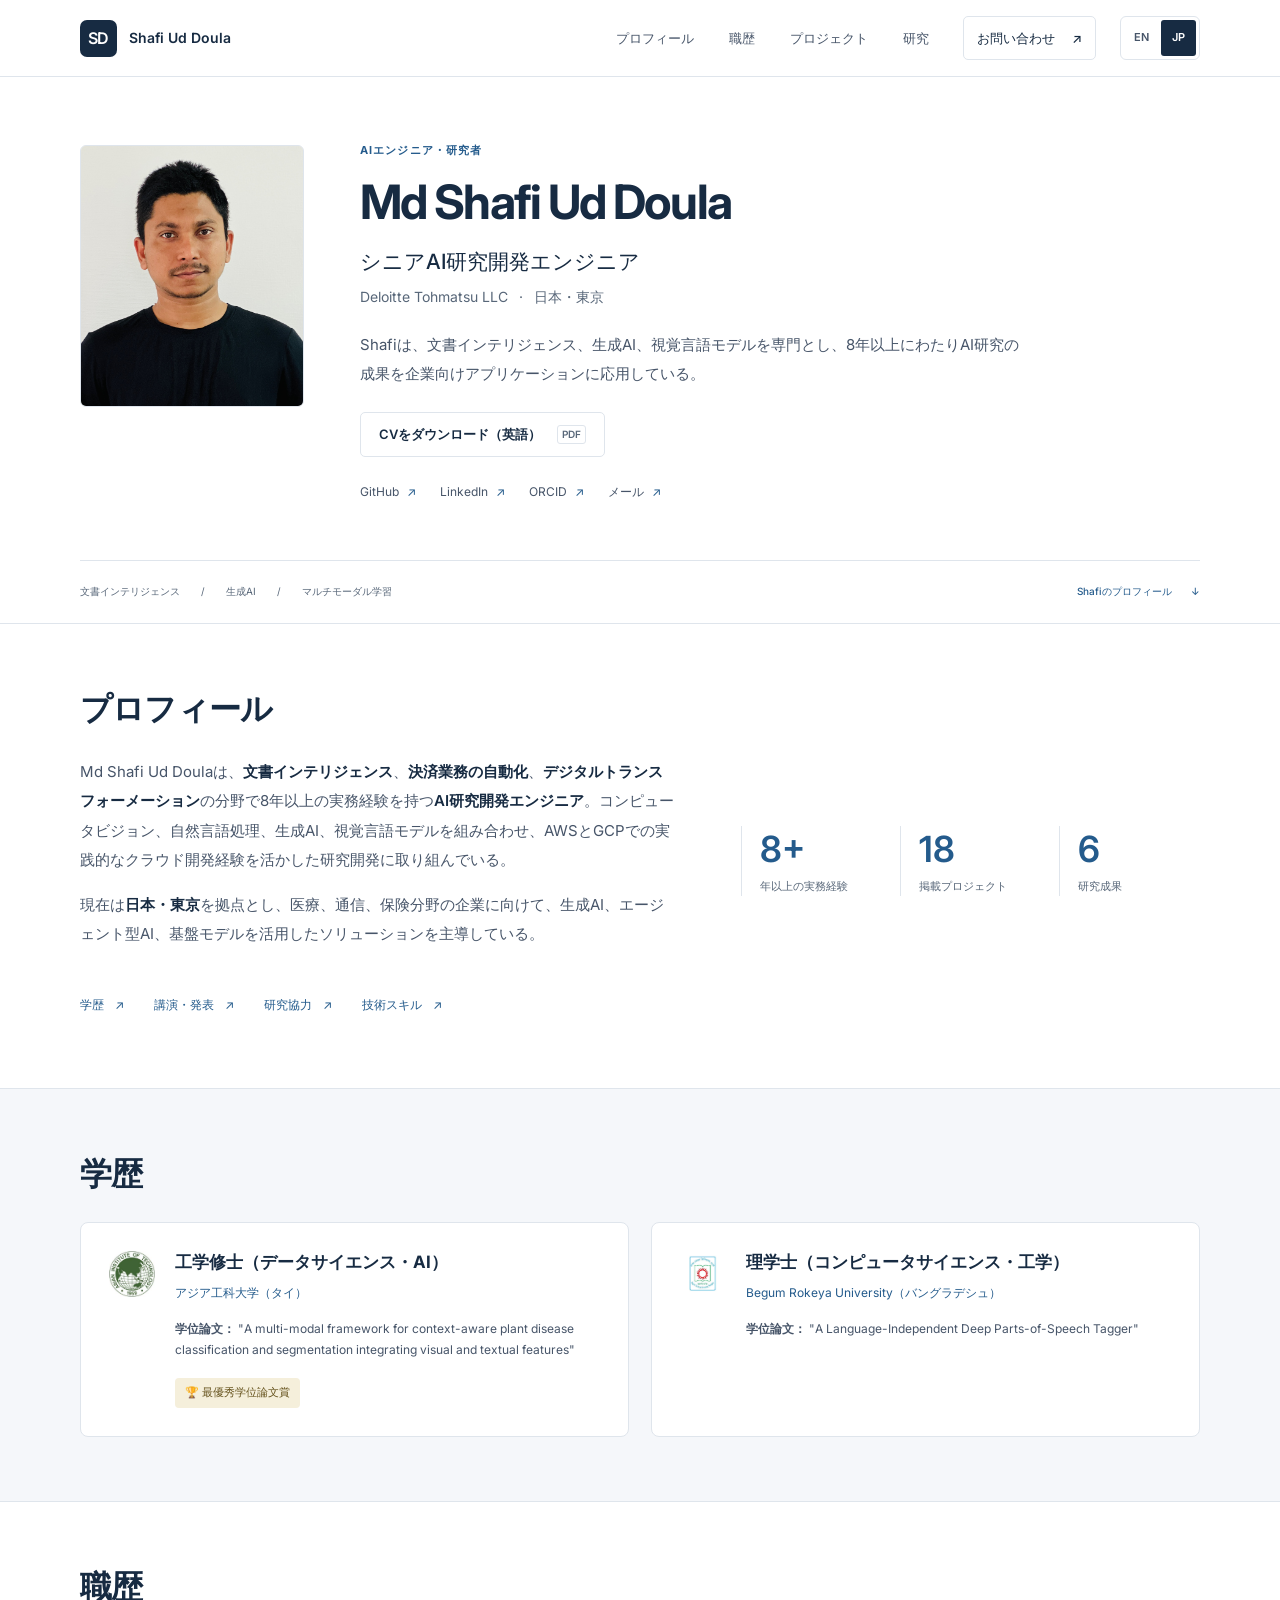
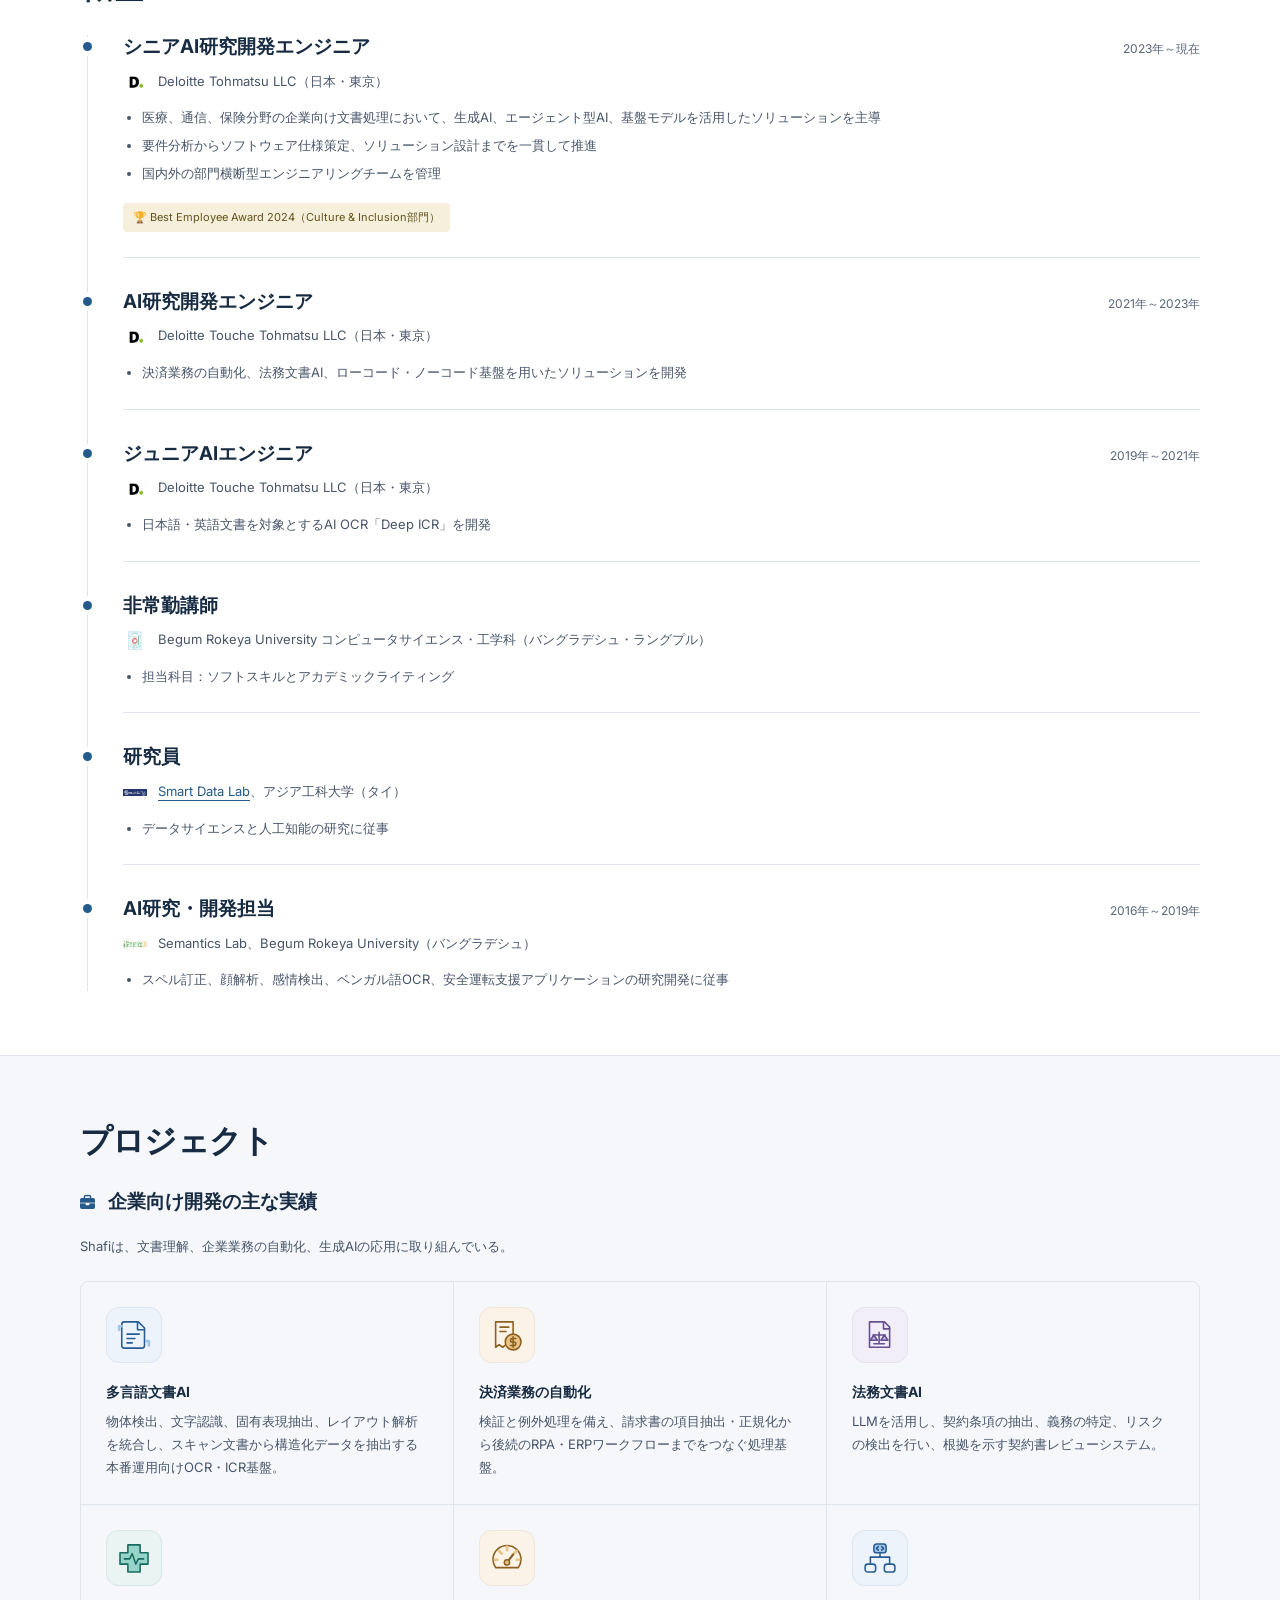
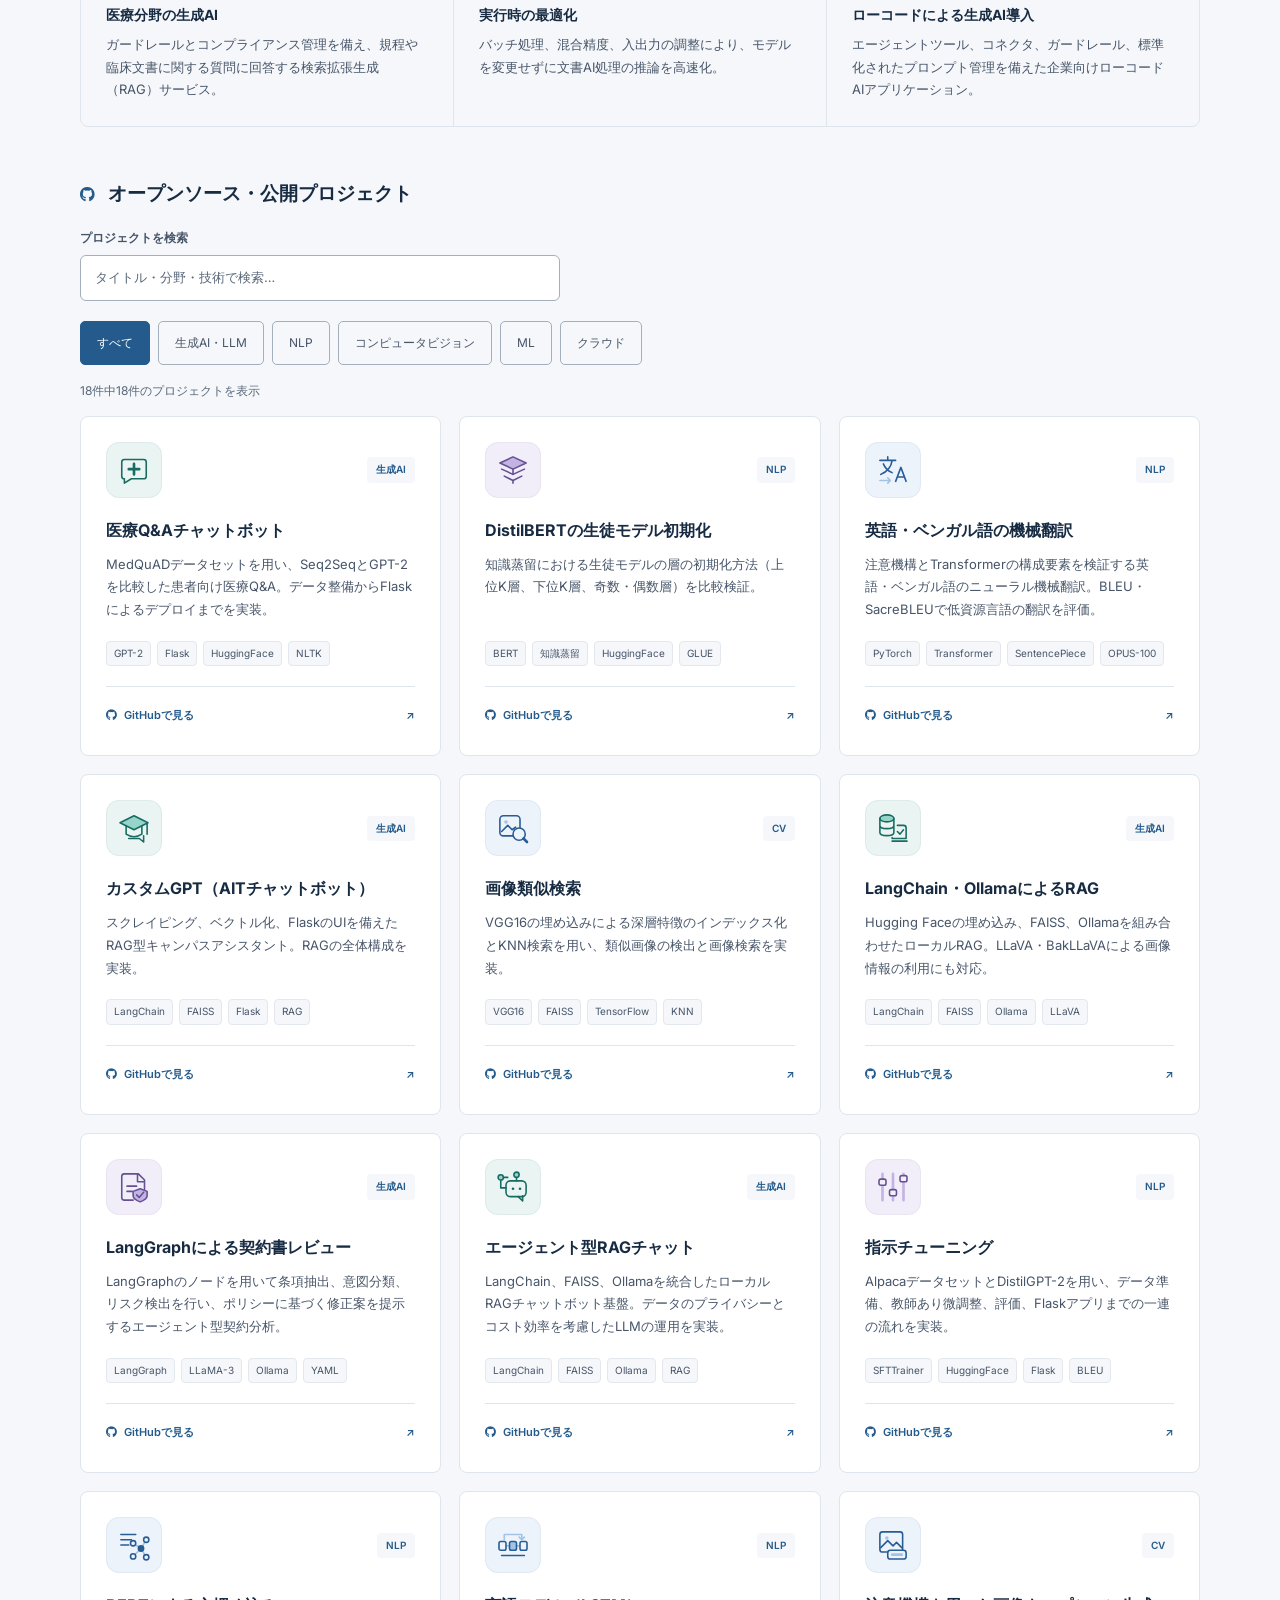
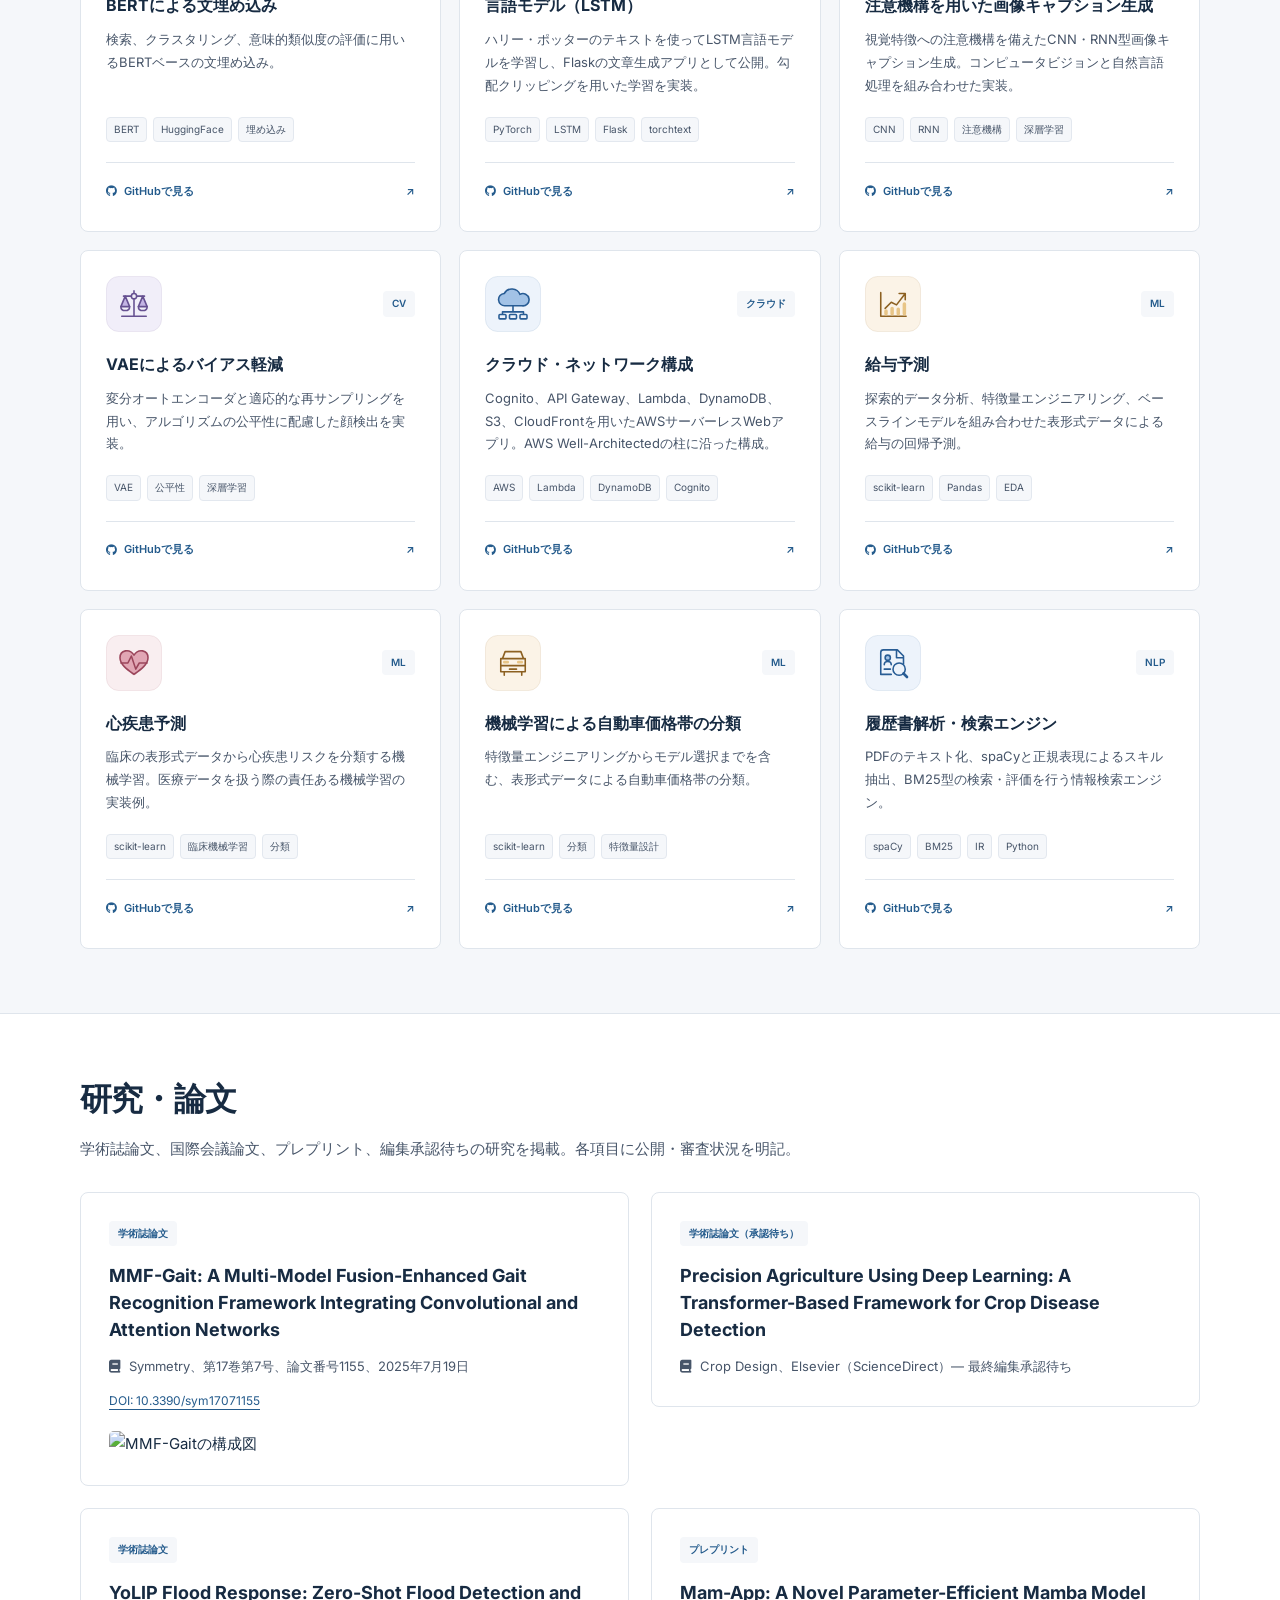
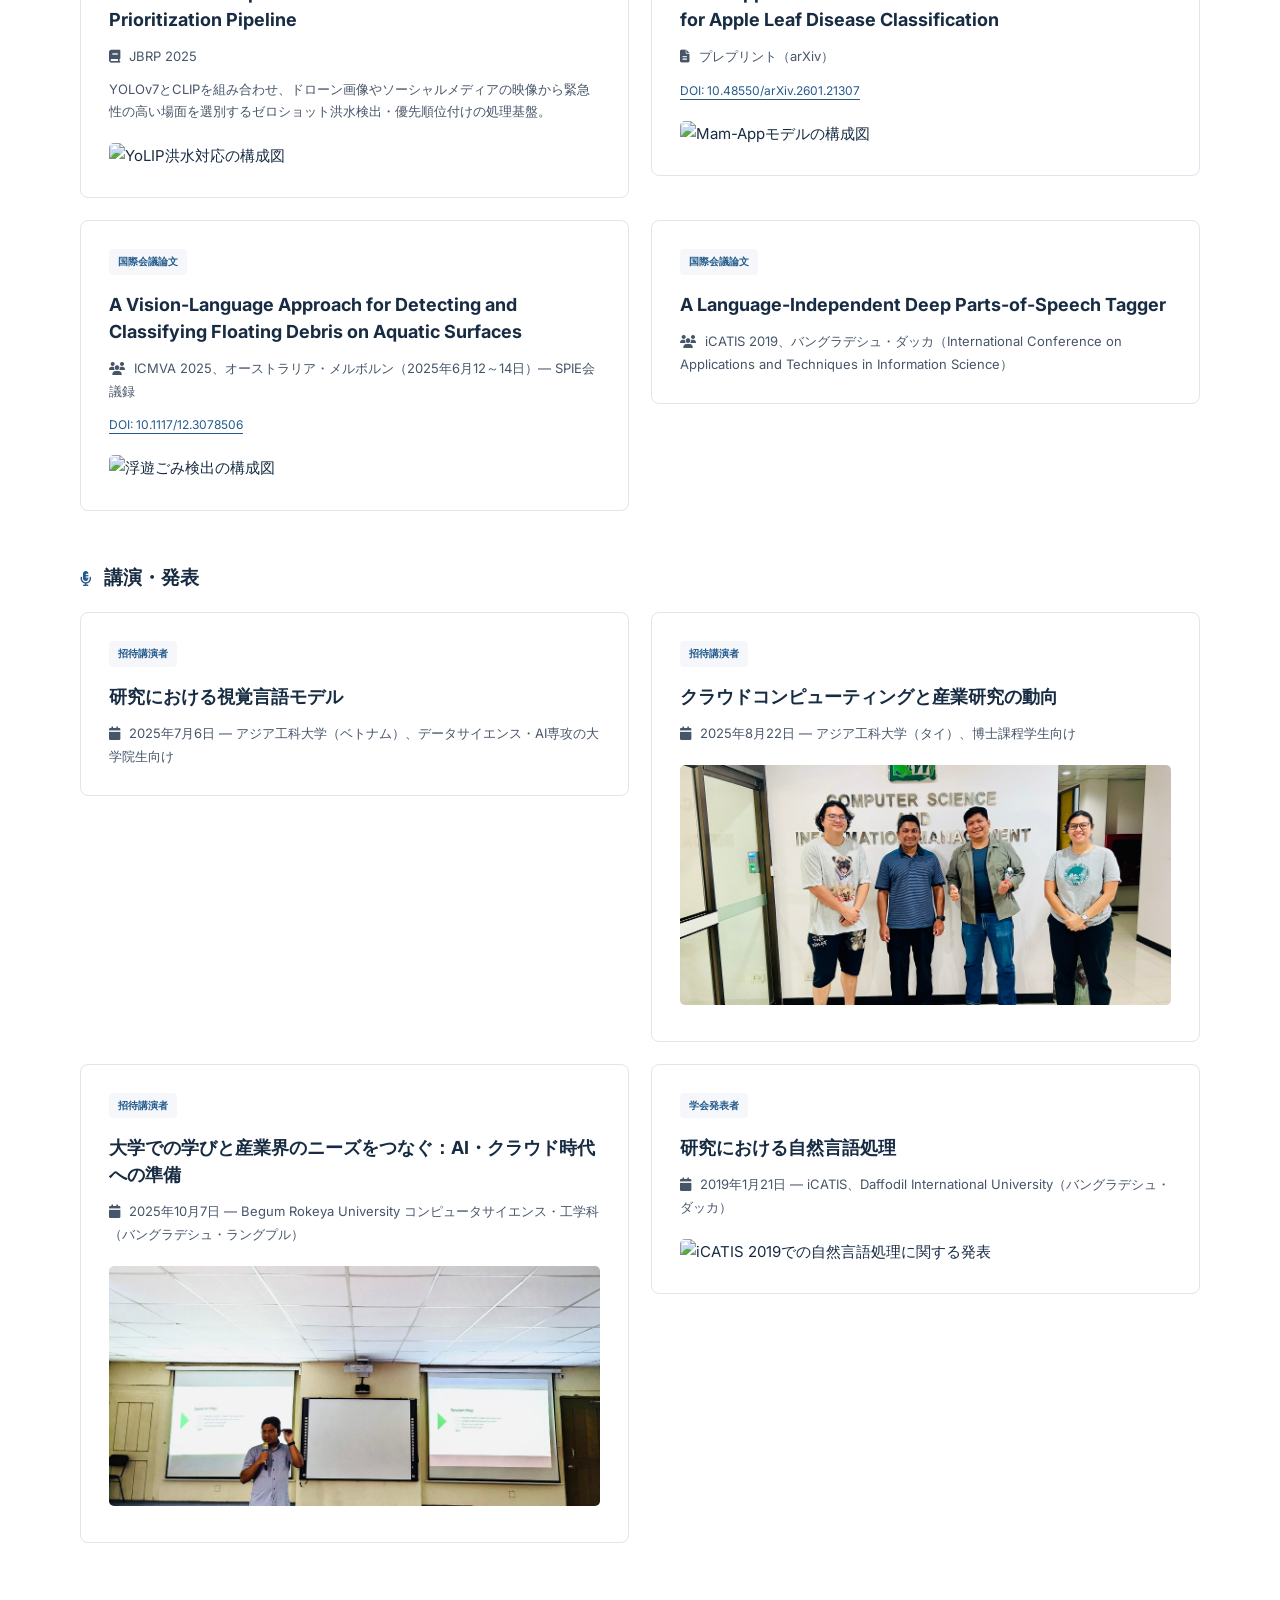
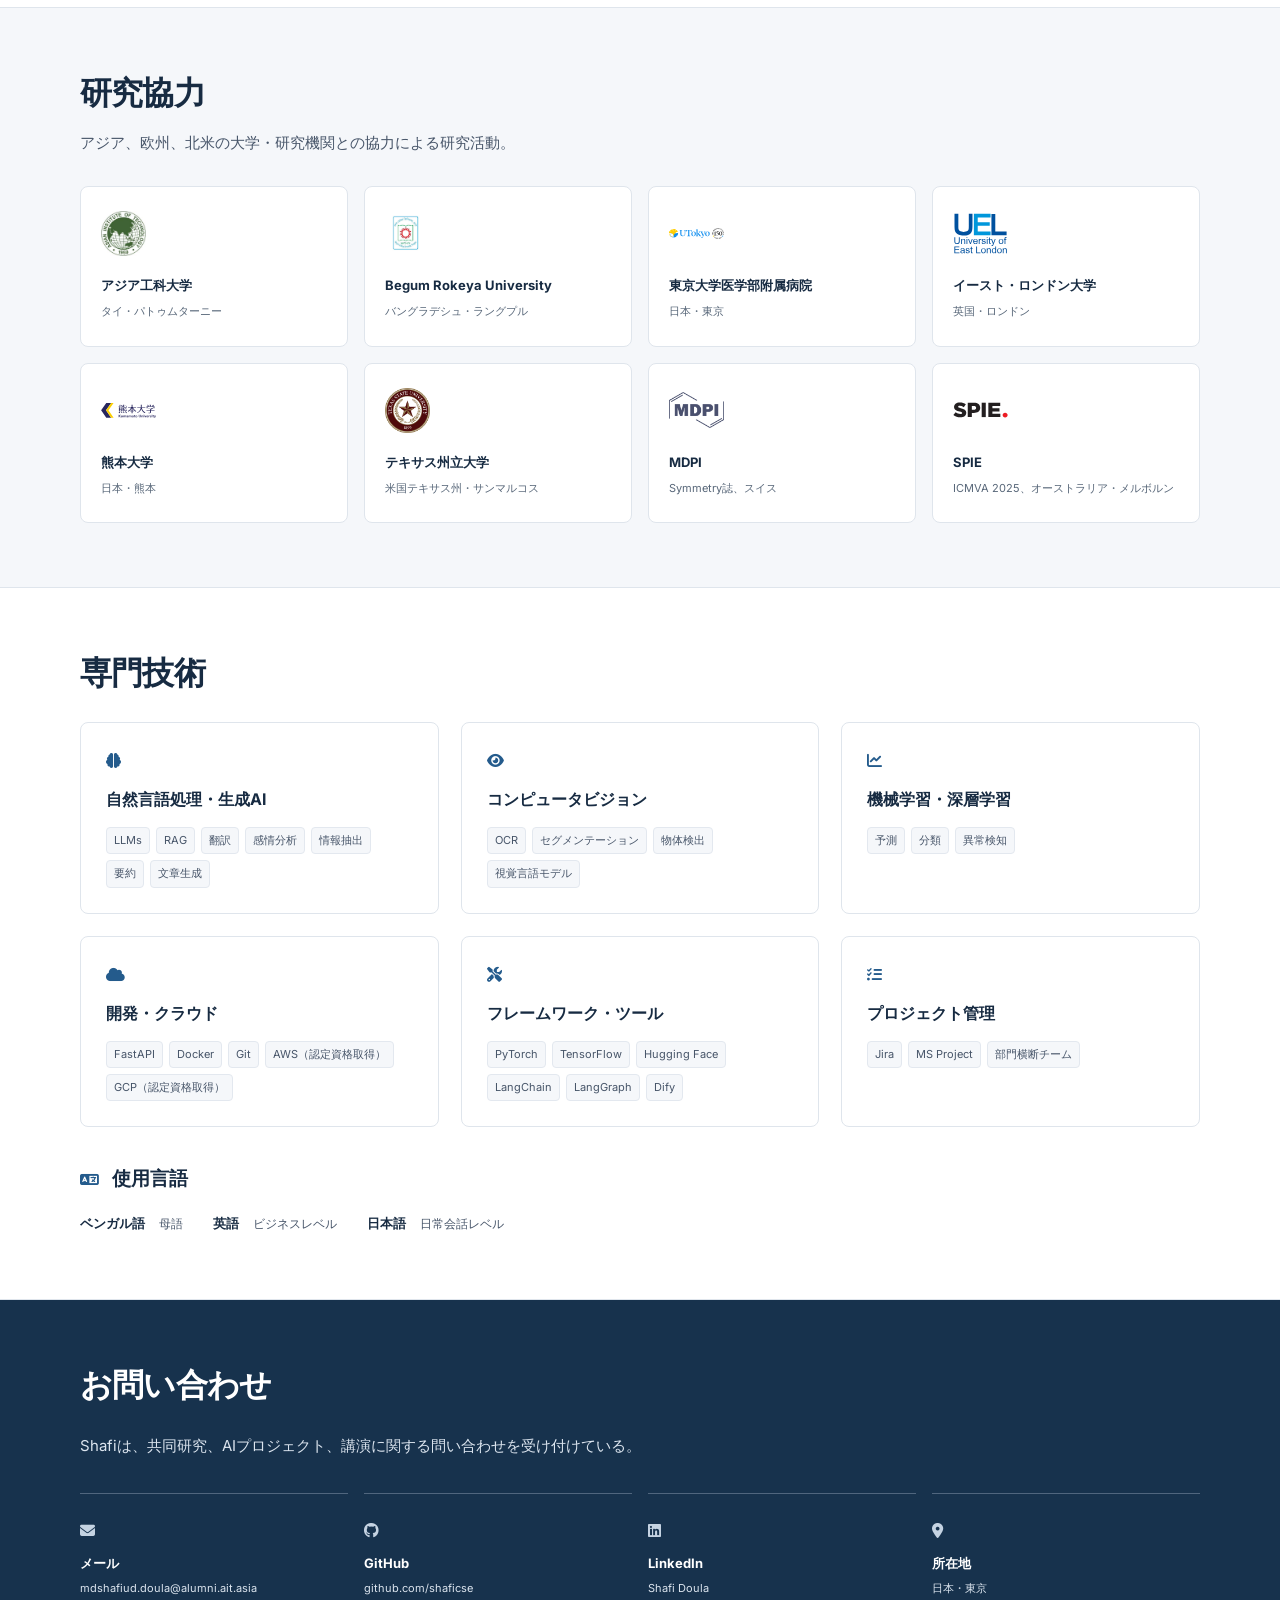
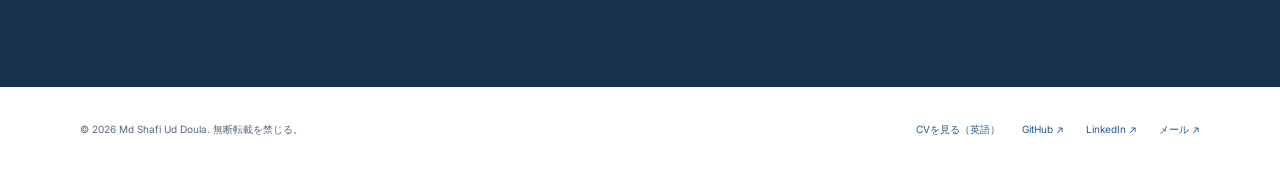
==== jp.html @ f5e85236 "Refresh professional portfolio and add English/Japanese versions" ====
<!DOCTYPE html>
<!-- Generated by scripts/build_japanese.py; edit index.html and translations/ja.json. -->
<html lang="ja">
<head>
    <meta charset="UTF-8">
    <meta name="viewport" content="width=device-width, initial-scale=1.0">
    <title>Md Shafi Ud Doula | シニアAI研究開発エンジニア・研究者</title>
    <meta name="description" content="東京を拠点とするシニアAI研究開発エンジニア、Md Shafi Ud Doula。文書インテリジェンス、生成AI、自然言語処理、視覚言語モデルのプロジェクト、研究論文、共同研究に関する情報を掲載。">
    <meta name="theme-color" content="#17324d">
    <meta name="author" content="Md Shafi Ud Doula">
    <link rel="canonical" href="https://shaficse.github.io/jp.html">
    <link rel="alternate" hreflang="en" href="https://shaficse.github.io/">
    <link rel="alternate" hreflang="ja" href="https://shaficse.github.io/jp.html">
    <link rel="alternate" hreflang="x-default" href="https://shaficse.github.io/">
    <link rel="icon" href="favicon.svg" type="image/svg+xml">
    <meta property="og:type" content="website">
    <meta property="og:locale" content="ja_JP">
    <meta property="og:site_name" content="Md Shafi Ud Doula">
    <meta property="og:title" content="Md Shafi Ud Doula | AIエンジニア・研究者">
    <meta property="og:description" content="文書インテリジェンス、生成AI、マルチモーダル研究。Shafiのプロジェクト、論文、研究協力に関する情報を掲載。">
    <meta property="og:url" content="https://shaficse.github.io/jp.html">
    <meta property="og:image" content="https://shaficse.github.io/IMG_3086.jpeg">
    <meta property="og:image:alt" content="Md Shafi Ud Doulaの顔写真">
    <meta name="twitter:card" content="summary">
    <meta name="twitter:title" content="Md Shafi Ud Doula | AIエンジニア・研究者">
    <meta name="twitter:description" content="東京を拠点とするAI開発とマルチモーダル研究。プロジェクト、論文、研究協力に関する情報。">
    <meta name="twitter:image" content="https://shaficse.github.io/IMG_3086.jpeg">
    <script type="application/ld+json">{"@context": "https://schema.org", "@type": "ProfilePage", "url": "https://shaficse.github.io/jp.html", "mainEntity": {"@type": "Person", "name": "Md Shafi Ud Doula", "alternateName": "Shafi Ud Doula", "url": "https://shaficse.github.io/", "image": "https://shaficse.github.io/IMG_3086.jpeg", "jobTitle": "Senior AI R&D Engineer", "email": "mailto:mdshafiud.doula@alumni.ait.asia", "sameAs": ["https://github.com/shaficse", "https://www.linkedin.com/in/shafi-doula-157063150", "https://orcid.org/0009-0007-6948-7768"], "knowsAbout": ["Document Intelligence", "Generative AI", "Natural Language Processing", "Computer Vision", "Vision-Language Models"]}, "inLanguage": "ja"}</script>
    <link rel="preconnect" href="https://fonts.googleapis.com">
    <link rel="preconnect" href="https://fonts.gstatic.com" crossorigin>
    <link href="https://fonts.googleapis.com/css2?family=Inter:wght@400;500;600;700;800&amp;display=swap" rel="stylesheet">
    <link rel="stylesheet" href="https://cdnjs.cloudflare.com/ajax/libs/font-awesome/6.5.1/css/all.min.css">
    <link rel="stylesheet" href="style.css?v=20260907e">
</head>
<body>
    <a class="skip-link" href="#main-content">本文へスキップ</a>
    <!-- Navigation -->
    <nav id="navbar" class="navbar" aria-label="メインナビゲーション">
        <div class="nav-container">
            <a href="#hero" class="nav-logo"><span class="logo-mark" aria-hidden="true">SD</span> Shafi Ud Doula</a>
            <button class="nav-toggle" id="navToggle" aria-label="ナビゲーションを開く" aria-expanded="false" aria-controls="navMenu" type="button">
                <span></span><span></span><span></span>
            </button>
            <ul class="nav-menu" id="navMenu">
                <li><a href="#about" class="nav-link">プロフィール</a></li>
                <li><a href="#experience" class="nav-link">職歴</a></li>
                <li><a href="#projects" class="nav-link">プロジェクト</a></li>
                <li><a href="#publications" class="nav-link">研究</a></li>
                <li><a href="#contact" class="nav-link nav-contact">お問い合わせ <span aria-hidden="true">↗</span></a></li>
            </ul>
            <div class="language-switch" role="group" aria-label="表示言語">
                <a href="index.html" lang="en" hreflang="en" aria-label="English">EN</a>
                <a href="jp.html" lang="ja" hreflang="ja" aria-label="日本語" aria-current="page">JP</a>
            </div>
        </div>
    </nav>

    <main id="main-content" tabindex="-1">
    <section id="hero" class="hero" aria-labelledby="hero-heading">
        <div class="hero-content">
            <div class="hero-text">
                <p class="eyebrow">AIエンジニア・研究者</p>
                <h1 id="hero-heading" class="hero-name">Md Shafi Ud Doula</h1>
                <p class="hero-title">シニアAI研究開発エンジニア</p>
                <p class="hero-affiliation">Deloitte Tohmatsu LLC <span aria-hidden="true">·</span> 日本・東京</p>
                <p class="hero-description">Shafiは、文書インテリジェンス、生成AI、視覚言語モデルを専門とし、8年以上にわたりAI研究の成果を企業向けアプリケーションに応用している。</p>
                <div class="hero-cta">
                    <a href="cv.pdf" class="btn btn-outline" download hreflang="en">CVをダウンロード（英語） <span class="file-type">PDF</span></a>
                </div>
                <div class="hero-social" aria-label="外部プロフィール">
                    <a href="https://github.com/shaficse" target="_blank" rel="noopener noreferrer">GitHub <span aria-hidden="true">↗</span></a>
                    <a href="https://www.linkedin.com/in/shafi-doula-157063150" target="_blank" rel="noopener noreferrer">LinkedIn <span aria-hidden="true">↗</span></a>
                    <a href="https://orcid.org/0009-0007-6948-7768" target="_blank" rel="noopener noreferrer">ORCID <span aria-hidden="true">↗</span></a>
                    <a href="mailto:mdshafiud.doula@alumni.ait.asia">メール <span aria-hidden="true">↗</span></a>
                </div>
            </div>
            <figure class="hero-visual">
                <div class="portrait-frame"><img src="IMG_3086.jpeg" alt="Md Shafi Ud Doula" class="avatar-photo" fetchpriority="high" width="1398" height="1594" decoding="async"></div>
            </figure>
        </div>
        <div class="hero-bottom"><p>文書インテリジェンス <span aria-hidden="true">/</span> 生成AI <span aria-hidden="true">/</span> マルチモーダル学習</p><a href="#about">Shafiのプロフィール <span aria-hidden="true">↓</span></a></div>
    </section>

    <!-- About Section -->
    <section id="about" class="section">
        <div class="container">
            <h2 class="section-title">プロフィール</h2>
            <div class="about-grid">
                <div class="about-text">
                    <p>Md Shafi Ud Doulaは、<strong>文書インテリジェンス</strong>、<strong>決済業務の自動化</strong>、<strong>デジタルトランスフォーメーション</strong>の分野で8年以上の実務経験を持つ<strong>AI研究開発エンジニア</strong>。コンピュータビジョン、自然言語処理、生成AI、視覚言語モデルを組み合わせ、AWSとGCPでの実践的なクラウド開発経験を活かした研究開発に取り組んでいる。</p>
                    <p>現在は<strong>日本・東京</strong>を拠点とし、医療、通信、保険分野の企業に向けて、生成AI、エージェント型AI、基盤モデルを活用したソリューションを主導している。</p>
                </div>
                <div class="about-stats" aria-label="実績概要">
                    <div class="stat-card">
                        <div class="stat-number" data-target="8">8+</div>
                        <div class="stat-label">年以上の実務経験</div>
                    </div>
                    <div class="stat-card">
                        <div class="stat-number" data-target="18">18</div>
                        <div class="stat-label">掲載プロジェクト</div>
                    </div>
                    <div class="stat-card">
                        <div class="stat-number" data-target="6">6</div>
                        <div class="stat-label">研究成果</div>
                    </div>
                </div>
            </div>
            <div class="section-shortcuts" aria-label="Shafiの経歴詳細"><a href="#education">学歴 <span aria-hidden="true">↗</span></a><a href="#talks">講演・発表 <span aria-hidden="true">↗</span></a><a href="#collaborations">研究協力 <span aria-hidden="true">↗</span></a><a href="#skills">技術スキル <span aria-hidden="true">↗</span></a></div>
        </div>
    </section>

    <!-- Education Section -->
    <section id="education" class="section section-alt">
        <div class="container">
            <h2 class="section-title">学歴</h2>
            <div class="education-grid">
                <div class="edu-card">
                    <div class="edu-icon"><img src="logos/ait.jpeg" alt="AIT Logo" width="225" height="225" decoding="async" loading="lazy"></div>
                    <div class="edu-content">
                        <h3>工学修士（データサイエンス・AI）</h3>
                        <p class="edu-institution">アジア工科大学（タイ）</p>
                        <p class="edu-thesis"><strong>学位論文：</strong> "A multi-modal framework for context-aware plant disease classification and segmentation integrating visual and textual features"</p>
                        <span class="edu-badge">🏆 最優秀学位論文賞</span>
                    </div>
                </div>
                <div class="edu-card">
                    <div class="edu-icon"><img src="logos/brur.jpeg" alt="BRUR Logo" width="218" height="231" decoding="async" loading="lazy"></div>
                    <div class="edu-content">
                        <h3>理学士（コンピュータサイエンス・工学）</h3>
                        <p class="edu-institution">Begum Rokeya University（バングラデシュ）</p>
                        <p class="edu-thesis"><strong>学位論文：</strong> "A Language-Independent Deep Parts-of-Speech Tagger"</p>
                    </div>
                </div>
            </div>
        </div>
    </section>

    <!-- Experience Section -->
    <section id="experience" class="section">
        <div class="container">
            <h2 class="section-title">職歴</h2>
            <div class="timeline">
                <div class="timeline-item">
                    <div class="timeline-marker"></div>
                    <div class="timeline-content">
                        <div class="timeline-header">
                            <h3>シニアAI研究開発エンジニア</h3>
                            <span class="timeline-date">2023年～現在</span>
                        </div>
                        <p class="timeline-company"><img src="logos/dl.png" alt="Deloitte" class="timeline-logo" width="250" height="250" decoding="async" loading="lazy"> Deloitte Tohmatsu LLC（日本・東京）</p>
                        <ul>
                            <li>医療、通信、保険分野の企業向け文書処理において、生成AI、エージェント型AI、基盤モデルを活用したソリューションを主導</li>
                            <li>要件分析からソフトウェア仕様策定、ソリューション設計までを一貫して推進</li>
                            <li>国内外の部門横断型エンジニアリングチームを管理</li>
                        </ul>
                        <span class="timeline-badge">🏆 Best Employee Award 2024（Culture &amp; Inclusion部門）</span>
                    </div>
                </div>
                <div class="timeline-item">
                    <div class="timeline-marker"></div>
                    <div class="timeline-content">
                        <div class="timeline-header">
                            <h3>AI研究開発エンジニア</h3>
                            <span class="timeline-date">2021年～2023年</span>
                        </div>
                        <p class="timeline-company"><img src="logos/dl.png" alt="Deloitte" class="timeline-logo" width="250" height="250" decoding="async" loading="lazy"> Deloitte Touche Tohmatsu LLC（日本・東京）</p>
                        <ul>
                            <li>決済業務の自動化、法務文書AI、ローコード・ノーコード基盤を用いたソリューションを開発</li>
                        </ul>
                    </div>
                </div>
                <div class="timeline-item">
                    <div class="timeline-marker"></div>
                    <div class="timeline-content">
                        <div class="timeline-header">
                            <h3>ジュニアAIエンジニア</h3>
                            <span class="timeline-date">2019年～2021年</span>
                        </div>
                        <p class="timeline-company"><img src="logos/dl.png" alt="Deloitte" class="timeline-logo" width="250" height="250" decoding="async" loading="lazy"> Deloitte Touche Tohmatsu LLC（日本・東京）</p>
                        <ul>
                            <li>日本語・英語文書を対象とするAI OCR「Deep ICR」を開発</li>
                        </ul>
                    </div>
                </div>
                <div class="timeline-item">
                    <div class="timeline-marker"></div>
                    <div class="timeline-content">
                        <div class="timeline-header">
                            <h3>非常勤講師</h3>
                        </div>
                        <p class="timeline-company"><img src="logos/brur.jpeg" alt="BRUR" class="timeline-logo" width="218" height="231" decoding="async" loading="lazy"> Begum Rokeya University コンピュータサイエンス・工学科（バングラデシュ・ラングプル）</p>
                        <ul>
                            <li>担当科目：ソフトスキルとアカデミックライティング</li>
                        </ul>
                    </div>
                </div>
                <div class="timeline-item">
                    <div class="timeline-marker"></div>
                    <div class="timeline-content">
                        <div class="timeline-header">
                            <h3>研究員</h3>
                        </div>
                        <p class="timeline-company"><img src="logos/smartdatalab.jpeg" alt="Smart Data Lab" class="timeline-logo" width="735" height="236" decoding="async" loading="lazy"> <a href="https://smartdatalab.cs.ait.ac.th/people-2/" target="_blank" rel="noopener noreferrer">Smart Data Lab</a>、アジア工科大学（タイ）</p>
                        <ul>
                            <li>データサイエンスと人工知能の研究に従事</li>
                        </ul>
                    </div>
                </div>
                <div class="timeline-item">
                    <div class="timeline-marker"></div>
                    <div class="timeline-content">
                        <div class="timeline-header">
                            <h3>AI研究・開発担当</h3>
                            <span class="timeline-date">2016年～2019年</span>
                        </div>
                        <p class="timeline-company"><img src="logos/sl.png" alt="Semantics Lab" class="timeline-logo" width="329" height="153" decoding="async" loading="lazy"> Semantics Lab、Begum Rokeya University（バングラデシュ）</p>
                        <ul>
                            <li>スペル訂正、顔解析、感情検出、ベンガル語OCR、安全運転支援アプリケーションの研究開発に従事</li>
                        </ul>
                    </div>
                </div>
            </div>
        </div>
    </section>

    <!-- Projects Section -->
    <section id="projects" class="section section-alt">
        <div class="container">
            <h2 class="section-title">プロジェクト</h2>

            <!-- Industry Experience Summary -->
            <div class="industry-summary">
                <h3 class="subsection-title"><i class="fas fa-briefcase" aria-hidden="true"></i> 企業向け開発の主な実績</h3>
                <p class="industry-desc">Shafiは、文書理解、企業業務の自動化、生成AIの応用に取り組んでいる。</p>
                <div class="industry-grid">
                    <div class="industry-item">
                        <img src="logos/projects/multilingual-document-ai.svg" class="project-logo" alt="" width="56" height="56" loading="lazy" decoding="async">
                        <h4>多言語文書AI</h4>
                        <p>物体検出、文字認識、固有表現抽出、レイアウト解析を統合し、スキャン文書から構造化データを抽出する本番運用向けOCR・ICR基盤。</p>
                    </div>
                    <div class="industry-item">
                        <img src="logos/projects/payment-automation.svg" class="project-logo" alt="" width="56" height="56" loading="lazy" decoding="async">
                        <h4>決済業務の自動化</h4>
                        <p>検証と例外処理を備え、請求書の項目抽出・正規化から後続のRPA・ERPワークフローまでをつなぐ処理基盤。</p>
                    </div>
                    <div class="industry-item">
                        <img src="logos/projects/legal-document-ai.svg" class="project-logo" alt="" width="56" height="56" loading="lazy" decoding="async">
                        <h4>法務文書AI</h4>
                        <p>LLMを活用し、契約条項の抽出、義務の特定、リスクの検出を行い、根拠を示す契約書レビューシステム。</p>
                    </div>
                    <div class="industry-item">
                        <img src="logos/projects/healthcare-genai.svg" class="project-logo" alt="" width="56" height="56" loading="lazy" decoding="async">
                        <h4>医療分野の生成AI</h4>
                        <p>ガードレールとコンプライアンス管理を備え、規程や臨床文書に関する質問に回答する検索拡張生成（RAG）サービス。</p>
                    </div>
                    <div class="industry-item">
                        <img src="logos/projects/runtime-optimization.svg" class="project-logo" alt="" width="56" height="56" loading="lazy" decoding="async">
                        <h4>実行時の最適化</h4>
                        <p>バッチ処理、混合精度、入出力の調整により、モデルを変更せずに文書AI処理の推論を高速化。</p>
                    </div>
                    <div class="industry-item">
                        <img src="logos/projects/low-code-genai.svg" class="project-logo" alt="" width="56" height="56" loading="lazy" decoding="async">
                        <h4>ローコードによる生成AI導入</h4>
                        <p>エージェントツール、コネクタ、ガードレール、標準化されたプロンプト管理を備えた企業向けローコードAIアプリケーション。</p>
                    </div>
                </div>
            </div>

            <!-- Public GitHub Projects -->
            <h3 class="subsection-title"><i class="fab fa-github" aria-hidden="true"></i> オープンソース・公開プロジェクト</h3>
            <div class="project-tools" hidden>
                <label class="project-search" for="projectSearch"><span>プロジェクトを検索</span><input id="projectSearch" type="search" placeholder="タイトル・分野・技術で検索…" aria-controls="projectGrid"></label>
            <div class="projects-filter" role="group" aria-label="分野でプロジェクトを絞り込む">
                <button type="button" aria-pressed="true" class="filter-btn active" data-filter="all">すべて</button>
                <button type="button" aria-pressed="false" class="filter-btn" data-filter="genai">生成AI・LLM</button>
                <button type="button" aria-pressed="false" class="filter-btn" data-filter="nlp">NLP</button>
                <button type="button" aria-pressed="false" class="filter-btn" data-filter="cv">コンピュータビジョン</button>
                <button type="button" aria-pressed="false" class="filter-btn" data-filter="ml">ML</button>
                <button type="button" aria-pressed="false" class="filter-btn" data-filter="cloud">クラウド</button>
            </div>
            </div>
            <p id="projectResults" class="project-results" role="status" aria-live="polite" aria-atomic="true" hidden></p>
            <p id="projectEmpty" class="project-empty" hidden>検索条件に一致するプロジェクトはない。別のキーワードを入力するか、「すべて」を選択。</p>
            <div class="projects-grid" id="projectGrid">
                <!-- Public GitHub Projects -->
                <div class="project-card" data-category="genai nlp">
                    <div class="project-header">
                        <img src="logos/projects/medical-chat.svg" class="project-logo" alt="" width="56" height="56" loading="lazy" decoding="async">
                        <span class="project-tag tag-genai">生成AI</span>
                    </div>
                    <h3>医療Q&amp;Aチャットボット</h3>
                    <p>MedQuADデータセットを用い、Seq2SeqとGPT-2を比較した患者向け医療Q&amp;A。データ整備からFlaskによるデプロイまでを実装。</p>
                    <div class="project-tech">
                        <span>GPT-2</span><span>Flask</span><span>HuggingFace</span><span>NLTK</span>
                    </div>
                    <a href="https://github.com/shaficse/medicalChatBot" target="_blank" class="project-link" rel="noopener noreferrer"><i class="fab fa-github" aria-hidden="true"></i> GitHubで見る</a>
                </div>

                <div class="project-card" data-category="nlp genai">
                    <div class="project-header">
                        <img src="logos/projects/model-distillation.svg" class="project-logo" alt="" width="56" height="56" loading="lazy" decoding="async">
                        <span class="project-tag tag-nlp">NLP</span>
                    </div>
                    <h3>DistilBERTの生徒モデル初期化</h3>
                    <p>知識蒸留における生徒モデルの層の初期化方法（上位K層、下位K層、奇数・偶数層）を比較検証。</p>
                    <div class="project-tech">
                        <span>BERT</span><span>知識蒸留</span><span>HuggingFace</span><span>GLUE</span>
                    </div>
                    <a href="https://github.com/shaficse/distilBERT-Student-Layers-Initialization" target="_blank" class="project-link" rel="noopener noreferrer"><i class="fab fa-github" aria-hidden="true"></i> GitHubで見る</a>
                </div>

                <div class="project-card" data-category="nlp">
                    <div class="project-header">
                        <img src="logos/projects/translation.svg" class="project-logo" alt="" width="56" height="56" loading="lazy" decoding="async">
                        <span class="project-tag tag-nlp">NLP</span>
                    </div>
                    <h3>英語・ベンガル語の機械翻訳</h3>
                    <p>注意機構とTransformerの構成要素を検証する英語・ベンガル語のニューラル機械翻訳。BLEU・SacreBLEUで低資源言語の翻訳を評価。</p>
                    <div class="project-tech">
                        <span>PyTorch</span><span>Transformer</span><span>SentencePiece</span><span>OPUS-100</span>
                    </div>
                    <a href="https://github.com/shaficse/Machine-Translation-En-Bn" target="_blank" class="project-link" rel="noopener noreferrer"><i class="fab fa-github" aria-hidden="true"></i> GitHubで見る</a>
                </div>

                <div class="project-card" data-category="genai">
                    <div class="project-header">
                        <img src="logos/projects/campus-assistant.svg" class="project-logo" alt="" width="56" height="56" loading="lazy" decoding="async">
                        <span class="project-tag tag-genai">生成AI</span>
                    </div>
                    <h3>カスタムGPT（AITチャットボット）</h3>
                    <p>スクレイピング、ベクトル化、FlaskのUIを備えたRAG型キャンパスアシスタント。RAGの全体構成を実装。</p>
                    <div class="project-tech">
                        <span>LangChain</span><span>FAISS</span><span>Flask</span><span>RAG</span>
                    </div>
                    <a href="https://github.com/shaficse/Customized-GPT" target="_blank" class="project-link" rel="noopener noreferrer"><i class="fab fa-github" aria-hidden="true"></i> GitHubで見る</a>
                </div>

                <div class="project-card" data-category="cv">
                    <div class="project-header">
                        <img src="logos/projects/visual-search.svg" class="project-logo" alt="" width="56" height="56" loading="lazy" decoding="async">
                        <span class="project-tag tag-cv">CV</span>
                    </div>
                    <h3>画像類似検索</h3>
                    <p>VGG16の埋め込みによる深層特徴のインデックス化とKNN検索を用い、類似画像の検出と画像検索を実装。</p>
                    <div class="project-tech">
                        <span>VGG16</span><span>FAISS</span><span>TensorFlow</span><span>KNN</span>
                    </div>
                    <a href="https://github.com/shaficse/ImageSimilaritySearch" target="_blank" class="project-link" rel="noopener noreferrer"><i class="fab fa-github" aria-hidden="true"></i> GitHubで見る</a>
                </div>

                <div class="project-card" data-category="genai">
                    <div class="project-header">
                        <img src="logos/projects/local-retrieval.svg" class="project-logo" alt="" width="56" height="56" loading="lazy" decoding="async">
                        <span class="project-tag tag-genai">生成AI</span>
                    </div>
                    <h3>LangChain・OllamaによるRAG</h3>
                    <p>Hugging Faceの埋め込み、FAISS、Ollamaを組み合わせたローカルRAG。LLaVA・BakLLaVAによる画像情報の利用にも対応。</p>
                    <div class="project-tech">
                        <span>LangChain</span><span>FAISS</span><span>Ollama</span><span>LLaVA</span>
                    </div>
                    <a href="https://github.com/shaficse/langchain-rag-with-ollama" target="_blank" class="project-link" rel="noopener noreferrer"><i class="fab fa-github" aria-hidden="true"></i> GitHubで見る</a>
                </div>

                <div class="project-card" data-category="genai">
                    <div class="project-header">
                        <img src="logos/projects/contract-review.svg" class="project-logo" alt="" width="56" height="56" loading="lazy" decoding="async">
                        <span class="project-tag tag-genai">生成AI</span>
                    </div>
                    <h3>LangGraphによる契約書レビュー</h3>
                    <p>LangGraphのノードを用いて条項抽出、意図分類、リスク検出を行い、ポリシーに基づく修正案を提示するエージェント型契約分析。</p>
                    <div class="project-tech">
                        <span>LangGraph</span><span>LLaMA-3</span><span>Ollama</span><span>YAML</span>
                    </div>
                    <a href="https://github.com/shaficse/langgraph-ollama-contract-review" target="_blank" class="project-link" rel="noopener noreferrer"><i class="fab fa-github" aria-hidden="true"></i> GitHubで見る</a>
                </div>

                <div class="project-card" data-category="genai">
                    <div class="project-header">
                        <img src="logos/projects/agentic-chat.svg" class="project-logo" alt="" width="56" height="56" loading="lazy" decoding="async">
                        <span class="project-tag tag-genai">生成AI</span>
                    </div>
                    <h3>エージェント型RAGチャット</h3>
                    <p>LangChain、FAISS、Ollamaを統合したローカルRAGチャットボット基盤。データのプライバシーとコスト効率を考慮したLLMの運用を実装。</p>
                    <div class="project-tech">
                        <span>LangChain</span><span>FAISS</span><span>Ollama</span><span>RAG</span>
                    </div>
                    <a href="https://github.com/shaficse/Agentic-RAG-Ollama-LangChain-Chat" target="_blank" class="project-link" rel="noopener noreferrer"><i class="fab fa-github" aria-hidden="true"></i> GitHubで見る</a>
                </div>

                <div class="project-card" data-category="nlp genai">
                    <div class="project-header">
                        <img src="logos/projects/instruction-tuning.svg" class="project-logo" alt="" width="56" height="56" loading="lazy" decoding="async">
                        <span class="project-tag tag-nlp">NLP</span>
                    </div>
                    <h3>指示チューニング</h3>
                    <p>AlpacaデータセットとDistilGPT-2を用い、データ準備、教師あり微調整、評価、Flaskアプリまでの一連の流れを実装。</p>
                    <div class="project-tech">
                        <span>SFTTrainer</span><span>HuggingFace</span><span>Flask</span><span>BLEU</span>
                    </div>
                    <a href="https://github.com/shaficse/Instruction-Tuning" target="_blank" class="project-link" rel="noopener noreferrer"><i class="fab fa-github" aria-hidden="true"></i> GitHubで見る</a>
                </div>

                <div class="project-card" data-category="nlp">
                    <div class="project-header">
                        <img src="logos/projects/sentence-embedding.svg" class="project-logo" alt="" width="56" height="56" loading="lazy" decoding="async">
                        <span class="project-tag tag-nlp">NLP</span>
                    </div>
                    <h3>BERTによる文埋め込み</h3>
                    <p>検索、クラスタリング、意味的類似度の評価に用いるBERTベースの文埋め込み。</p>
                    <div class="project-tech">
                        <span>BERT</span><span>HuggingFace</span><span>埋め込み</span>
                    </div>
                    <a href="https://github.com/shaficse/Sentence-Embedding-with-BERT" target="_blank" class="project-link" rel="noopener noreferrer"><i class="fab fa-github" aria-hidden="true"></i> GitHubで見る</a>
                </div>

                <div class="project-card" data-category="nlp">
                    <div class="project-header">
                        <img src="logos/projects/sequence-model.svg" class="project-logo" alt="" width="56" height="56" loading="lazy" decoding="async">
                        <span class="project-tag tag-nlp">NLP</span>
                    </div>
                    <h3>言語モデル（LSTM）</h3>
                    <p>ハリー・ポッターのテキストを使ってLSTM言語モデルを学習し、Flaskの文章生成アプリとして公開。勾配クリッピングを用いた学習を実装。</p>
                    <div class="project-tech">
                        <span>PyTorch</span><span>LSTM</span><span>Flask</span><span>torchtext</span>
                    </div>
                    <a href="https://github.com/shaficse/Language-Model" target="_blank" class="project-link" rel="noopener noreferrer"><i class="fab fa-github" aria-hidden="true"></i> GitHubで見る</a>
                </div>

                <div class="project-card" data-category="cv">
                    <div class="project-header">
                        <img src="logos/projects/image-captioning.svg" class="project-logo" alt="" width="56" height="56" loading="lazy" decoding="async">
                        <span class="project-tag tag-cv">CV</span>
                    </div>
                    <h3>注意機構を用いた画像キャプション生成</h3>
                    <p>視覚特徴への注意機構を備えたCNN・RNN型画像キャプション生成。コンピュータビジョンと自然言語処理を組み合わせた実装。</p>
                    <div class="project-tech">
                        <span>CNN</span><span>RNN</span><span>注意機構</span><span>深層学習</span>
                    </div>
                    <a href="https://github.com/shaficse/Image-Captioning-with-Attention-Mechanism" target="_blank" class="project-link" rel="noopener noreferrer"><i class="fab fa-github" aria-hidden="true"></i> GitHubで見る</a>
                </div>

                <div class="project-card" data-category="cv">
                    <div class="project-header">
                        <img src="logos/projects/fairness-model.svg" class="project-logo" alt="" width="56" height="56" loading="lazy" decoding="async">
                        <span class="project-tag tag-cv">CV</span>
                    </div>
                    <h3>VAEによるバイアス軽減</h3>
                    <p>変分オートエンコーダと適応的な再サンプリングを用い、アルゴリズムの公平性に配慮した顔検出を実装。</p>
                    <div class="project-tech">
                        <span>VAE</span><span>公平性</span><span>深層学習</span>
                    </div>
                    <a href="https://github.com/shaficse/Debiasing_Variational_Autoencoder" target="_blank" class="project-link" rel="noopener noreferrer"><i class="fab fa-github" aria-hidden="true"></i> GitHubで見る</a>
                </div>

                <div class="project-card" data-category="cloud">
                    <div class="project-header">
                        <img src="logos/projects/cloud-network.svg" class="project-logo" alt="" width="56" height="56" loading="lazy" decoding="async">
                        <span class="project-tag tag-cloud">クラウド</span>
                    </div>
                    <h3>クラウド・ネットワーク構成</h3>
                    <p>Cognito、API Gateway、Lambda、DynamoDB、S3、CloudFrontを用いたAWSサーバーレスWebアプリ。AWS Well-Architectedの柱に沿った構成。</p>
                    <div class="project-tech">
                        <span>AWS</span><span>Lambda</span><span>DynamoDB</span><span>Cognito</span>
                    </div>
                    <a href="https://github.com/shaficse/CloudPlusNetwork" target="_blank" class="project-link" rel="noopener noreferrer"><i class="fab fa-github" aria-hidden="true"></i> GitHubで見る</a>
                </div>

                <div class="project-card" data-category="ml">
                    <div class="project-header">
                        <img src="logos/projects/salary-prediction.svg" class="project-logo" alt="" width="56" height="56" loading="lazy" decoding="async">
                        <span class="project-tag tag-ml">ML</span>
                    </div>
                    <h3>給与予測</h3>
                    <p>探索的データ分析、特徴量エンジニアリング、ベースラインモデルを組み合わせた表形式データによる給与の回帰予測。</p>
                    <div class="project-tech">
                        <span>scikit-learn</span><span>Pandas</span><span>EDA</span>
                    </div>
                    <a href="https://github.com/shaficse/SalaryPrediction" target="_blank" class="project-link" rel="noopener noreferrer"><i class="fab fa-github" aria-hidden="true"></i> GitHubで見る</a>
                </div>

                <div class="project-card" data-category="ml">
                    <div class="project-header">
                        <img src="logos/projects/heart-prediction.svg" class="project-logo" alt="" width="56" height="56" loading="lazy" decoding="async">
                        <span class="project-tag tag-ml">ML</span>
                    </div>
                    <h3>心疾患予測</h3>
                    <p>臨床の表形式データから心疾患リスクを分類する機械学習。医療データを扱う際の責任ある機械学習の実装例。</p>
                    <div class="project-tech">
                        <span>scikit-learn</span><span>臨床機械学習</span><span>分類</span>
                    </div>
                    <a href="https://github.com/shaficse/HeartDiseasePrediction" target="_blank" class="project-link" rel="noopener noreferrer"><i class="fab fa-github" aria-hidden="true"></i> GitHubで見る</a>
                </div>

                <div class="project-card" data-category="ml">
                    <div class="project-header">
                        <img src="logos/projects/vehicle-pricing.svg" class="project-logo" alt="" width="56" height="56" loading="lazy" decoding="async">
                        <span class="project-tag tag-ml">ML</span>
                    </div>
                    <h3>機械学習による自動車価格帯の分類</h3>
                    <p>特徴量エンジニアリングからモデル選択までを含む、表形式データによる自動車価格帯の分類。</p>
                    <div class="project-tech">
                        <span>scikit-learn</span><span>分類</span><span>特徴量設計</span>
                    </div>
                    <a href="https://github.com/shaficse/ML-Car-Pricing-Classification" target="_blank" class="project-link" rel="noopener noreferrer"><i class="fab fa-github" aria-hidden="true"></i> GitHubで見る</a>
                </div>

                <div class="project-card" data-category="nlp">
                    <div class="project-header">
                        <img src="logos/projects/resume-search.svg" class="project-logo" alt="" width="56" height="56" loading="lazy" decoding="async">
                        <span class="project-tag tag-nlp">NLP</span>
                    </div>
                    <h3>履歴書解析・検索エンジン</h3>
                    <p>PDFのテキスト化、spaCyと正規表現によるスキル抽出、BM25型の検索・評価を行う情報検索エンジン。</p>
                    <div class="project-tech">
                        <span>spaCy</span><span>BM25</span><span>IR</span><span>Python</span>
                    </div>
                    <a href="https://github.com/shaficse/Resume-Parser" target="_blank" class="project-link" rel="noopener noreferrer"><i class="fab fa-github" aria-hidden="true"></i> GitHubで見る</a>
                </div>
            </div>
        </div>
    </section>

    <!-- Publications Section -->
    <section id="publications" class="section">
        <div class="container">
            <h2 class="section-title">研究・論文</h2>
            <p class="section-intro">学術誌論文、国際会議論文、プレプリント、編集承認待ちの研究を掲載。各項目に公開・審査状況を明記。</p>
            <div class="publications-list">
                <div class="pub-card">
                    <div class="pub-type">学術誌論文</div>
                    <h3><span lang="en">MMF-Gait: A Multi-Model Fusion-Enhanced Gait Recognition Framework Integrating Convolutional and Attention Networks</span></h3>
                    <p class="pub-venue"><i class="fas fa-book" aria-hidden="true"></i> Symmetry、第17巻第7号、論文番号1155、2025年7月19日</p>
                    <p class="pub-doi"><a href="https://doi.org/10.3390/sym17071155" target="_blank" rel="noopener noreferrer">DOI: 10.3390/sym17071155</a></p>
                    <div>
                        <img src="Research-and-Collaboration/MMF-Gait.png" alt="MMF-Gaitの構成図" width="1378" height="1238" decoding="async" loading="lazy">
                    </div>
                </div>

                <div class="pub-card">
                    <div class="pub-type">学術誌論文（承認待ち）</div>
                    <h3><span lang="en">Precision Agriculture Using Deep Learning: A Transformer-Based Framework for Crop Disease Detection</span></h3>
                    <p class="pub-venue"><i class="fas fa-book" aria-hidden="true"></i> Crop Design、Elsevier（ScienceDirect）— 最終編集承認待ち</p>
                </div>

                <div class="pub-card">
                    <div class="pub-type">学術誌論文</div>
                    <h3><span lang="en">YoLIP Flood Response: Zero-Shot Flood Detection and Prioritization Pipeline</span></h3>
                    <p class="pub-venue"><i class="fas fa-book" aria-hidden="true"></i> JBRP 2025</p>
                    <p class="pub-description">YOLOv7とCLIPを組み合わせ、ドローン画像やソーシャルメディアの映像から緊急性の高い場面を選別するゼロショット洪水検出・優先順位付けの処理基盤。</p>
                    <div>
                        <img src="Research-and-Collaboration/YOLIP.png" alt="YoLIP洪水対応の構成図" width="1802" height="954" decoding="async" loading="lazy">
                    </div>
                </div>

                <div class="pub-card">
                    <div class="pub-type">プレプリント</div>
                    <h3><span lang="en">Mam-App: A Novel Parameter-Efficient Mamba Model for Apple Leaf Disease Classification</span></h3>
                    <p class="pub-venue"><i class="fas fa-file-alt" aria-hidden="true"></i> プレプリント（arXiv）</p>
                    <p class="pub-doi"><a href="https://doi.org/10.48550/arXiv.2601.21307" target="_blank" rel="noopener noreferrer">DOI: 10.48550/arXiv.2601.21307</a></p>
                    <div>
                        <img src="Research-and-Collaboration/Mam-App.png" alt="Mam-Appモデルの構成図" width="1534" height="918" decoding="async" loading="lazy">
                    </div>
                </div>

                <div class="pub-card">
                    <div class="pub-type">国際会議論文</div>
                    <h3><span lang="en">A Vision-Language Approach for Detecting and Classifying Floating Debris on Aquatic Surfaces</span></h3>
                    <p class="pub-venue"><i class="fas fa-users" aria-hidden="true"></i> ICMVA 2025、オーストラリア・メルボルン（2025年6月12～14日）— SPIE会議録</p>
                    <p class="pub-doi"><a href="https://doi.org/10.1117/12.3078506" target="_blank" rel="noopener noreferrer">DOI: 10.1117/12.3078506</a></p>
                    <div>
                        <img src="Research-and-Collaboration/Debris.png" alt="浮遊ごみ検出の構成図" width="1826" height="928" decoding="async" loading="lazy">
                    </div>
                </div>

                <div class="pub-card">
                    <div class="pub-type">国際会議論文</div>
                    <h3><span lang="en">A Language-Independent Deep Parts-of-Speech Tagger</span></h3>
                    <p class="pub-venue"><i class="fas fa-users" aria-hidden="true"></i> iCATIS 2019、バングラデシュ・ダッカ（International Conference on Applications and Techniques in Information Science）</p>
                </div>
            </div>

            <div class="talks-section" id="talks">
                <h3 class="subsection-title"><i class="fas fa-microphone-alt" aria-hidden="true"></i> 講演・発表</h3>
                <div class="pub-card">
                    <div class="pub-type">招待講演者</div>
                    <h3>研究における視覚言語モデル</h3>
                    <p class="pub-venue"><i class="fas fa-calendar" aria-hidden="true"></i> 2025年7月6日 — アジア工科大学（ベトナム）、データサイエンス・AI専攻の大学院生向け</p>
                </div>
                <div class="pub-card">
                    <div class="pub-type">招待講演者</div>
                    <h3>クラウドコンピューティングと産業研究の動向</h3>
                    <p class="pub-venue"><i class="fas fa-calendar" aria-hidden="true"></i> 2025年8月22日 — アジア工科大学（タイ）、博士課程学生向け</p>
                    <div>
                        <img src="photos/AIT-Thailand-August-22.jpg" alt="アジア工科大学（タイ）での講演" width="2048" height="1536" decoding="async" loading="lazy">
                    </div>
                </div>
                <div class="pub-card">
                    <div class="pub-type">招待講演者</div>
                    <h3>大学での学びと産業界のニーズをつなぐ：AI・クラウド時代への準備</h3>
                    <p class="pub-venue"><i class="fas fa-calendar" aria-hidden="true"></i> 2025年10月7日 — Begum Rokeya University コンピュータサイエンス・工学科（バングラデシュ・ラングプル）</p>
                    <div>
                        <img src="photos/Talk_BRUR_Oct7-2025.jpg" alt="Begum Rokeya Universityでの講演" width="2048" height="1542" decoding="async" loading="lazy">
                    </div>
                </div>
                <div class="pub-card">
                    <div class="pub-type">学会発表者</div>
                    <h3>研究における自然言語処理</h3>
                    <p class="pub-venue"><i class="fas fa-calendar" aria-hidden="true"></i> 2019年1月21日 — iCATIS、Daffodil International University（バングラデシュ・ダッカ）</p>
                    <div>
                        <img src="photos/iCST.jpg" alt="iCATIS 2019での自然言語処理に関する発表" width="2048" height="1536" decoding="async" loading="lazy">
                    </div>
                </div>
            </div>
        </div>
    </section>

    <!-- Research Collaborations Section -->
    <section id="collaborations" class="section section-alt">
        <div class="container">
            <h2 class="section-title">研究協力</h2>
            <p class="collab-intro">アジア、欧州、北米の大学・研究機関との協力による研究活動。</p>
            <div class="collab-grid">
                <div class="collab-card">
                    <div class="collab-logo">
                        <img src="logos/ait.jpeg" alt="アジア工科大学" width="225" height="225" decoding="async" loading="lazy">
                    </div>
                    <div class="collab-info">
                        <h3>アジア工科大学</h3>
                        <p>タイ・パトゥムターニー</p>
                    </div>
                </div>
                <div class="collab-card">
                    <div class="collab-logo">
                        <img src="logos/brur.jpeg" alt="Begum Rokeya University, Rangpur" width="218" height="231" decoding="async" loading="lazy">
                    </div>
                    <div class="collab-info">
                        <h3>Begum Rokeya University</h3>
                        <p>バングラデシュ・ラングプル</p>
                    </div>
                </div>
                <div class="collab-card">
                    <div class="collab-logo">
                        <img src="logos/utokyo.svg" alt="University of Tokyo" loading="lazy">
                    </div>
                    <div class="collab-info">
                        <h3>東京大学医学部附属病院</h3>
                        <p>日本・東京</p>
                    </div>
                </div>
                <div class="collab-card">
                    <div class="collab-logo">
                        <img src="logos/uel.svg" alt="イースト・ロンドン大学" loading="lazy">
                    </div>
                    <div class="collab-info">
                        <h3>イースト・ロンドン大学</h3>
                        <p>英国・ロンドン</p>
                    </div>
                </div>
                <div class="collab-card">
                    <div class="collab-logo">
                        <img src="logos/kumamoto.svg" alt="熊本大学" loading="lazy">
                    </div>
                    <div class="collab-info">
                        <h3>熊本大学</h3>
                        <p>日本・熊本</p>
                    </div>
                </div>
                <div class="collab-card">
                    <div class="collab-logo">
                        <img src="logos/txstate.png" alt="テキサス州立大学" width="1280" height="1280" decoding="async" loading="lazy">
                    </div>
                    <div class="collab-info">
                        <h3>テキサス州立大学</h3>
                        <p>米国テキサス州・サンマルコス</p>
                    </div>
                </div>
                <div class="collab-card">
                    <div class="collab-logo">
                        <img src="logos/mdpi.png" alt="MDPI" width="388" height="256" decoding="async" loading="lazy">
                    </div>
                    <div class="collab-info">
                        <h3>MDPI</h3>
                        <p>Symmetry誌、スイス</p>
                    </div>
                </div>
                <div class="collab-card">
                    <div class="collab-logo">
                        <img src="logos/spie.svg" alt="SPIE" loading="lazy">
                    </div>
                    <div class="collab-info">
                        <h3>SPIE</h3>
                        <p>ICMVA 2025、オーストラリア・メルボルン</p>
                    </div>
                </div>
            </div>
        </div>
    </section>

    <!-- Skills Section -->
    <section id="skills" class="section">
        <div class="container">
            <h2 class="section-title">専門技術</h2>
            <div class="skills-grid">
                <div class="skill-category">
                    <div class="skill-icon"><i class="fas fa-brain" aria-hidden="true"></i></div>
                    <h3>自然言語処理・生成AI</h3>
                    <div class="skill-tags">
                        <span>LLMs</span><span>RAG</span><span>翻訳</span><span>感情分析</span>
                        <span>情報抽出</span><span>要約</span><span>文章生成</span>
                    </div>
                </div>
                <div class="skill-category">
                    <div class="skill-icon"><i class="fas fa-eye" aria-hidden="true"></i></div>
                    <h3>コンピュータビジョン</h3>
                    <div class="skill-tags">
                        <span>OCR</span><span>セグメンテーション</span><span>物体検出</span><span>視覚言語モデル</span>
                    </div>
                </div>
                <div class="skill-category">
                    <div class="skill-icon"><i class="fas fa-chart-line" aria-hidden="true"></i></div>
                    <h3>機械学習・深層学習</h3>
                    <div class="skill-tags">
                        <span>予測</span><span>分類</span><span>異常検知</span>
                    </div>
                </div>
                <div class="skill-category">
                    <div class="skill-icon"><i class="fas fa-cloud" aria-hidden="true"></i></div>
                    <h3>開発・クラウド</h3>
                    <div class="skill-tags">
                        <span>FastAPI</span><span>Docker</span><span>Git</span><span>AWS（認定資格取得）</span><span>GCP（認定資格取得）</span>
                    </div>
                </div>
                <div class="skill-category">
                    <div class="skill-icon"><i class="fas fa-tools" aria-hidden="true"></i></div>
                    <h3>フレームワーク・ツール</h3>
                    <div class="skill-tags">
                        <span>PyTorch</span><span>TensorFlow</span><span>Hugging Face</span><span>LangChain</span>
                        <span>LangGraph</span><span>Dify</span>
                    </div>
                </div>
                <div class="skill-category">
                    <div class="skill-icon"><i class="fas fa-tasks" aria-hidden="true"></i></div>
                    <h3>プロジェクト管理</h3>
                    <div class="skill-tags">
                        <span>Jira</span><span>MS Project</span><span>部門横断チーム</span>
                    </div>
                </div>
            </div>

            <div class="languages-section">
                <h3 class="subsection-title"><i class="fas fa-language" aria-hidden="true"></i> 使用言語</h3>
                <div class="language-bars">
                    <div class="language-item">
                        <span class="lang-name">ベンガル語</span>
                        <div class="lang-bar"><div class="lang-fill" data-level="100"></div></div>
                        <span class="lang-level">母語</span>
                    </div>
                    <div class="language-item">
                        <span class="lang-name">英語</span>
                        <div class="lang-bar"><div class="lang-fill" data-level="85"></div></div>
                        <span class="lang-level">ビジネスレベル</span>
                    </div>
                    <div class="language-item">
                        <span class="lang-name">日本語</span>
                        <div class="lang-bar"><div class="lang-fill" data-level="50"></div></div>
                        <span class="lang-level">日常会話レベル</span>
                    </div>
                </div>
            </div>
        </div>
    </section>

    <!-- Contact Section -->
    <section id="contact" class="section">
        <div class="container">
            <h2 class="section-title">お問い合わせ</h2>
            <p class="contact-intro">Shafiは、共同研究、AIプロジェクト、講演に関する問い合わせを受け付けている。</p>
            <div class="contact-grid">
                <a href="mailto:mdshafiud.doula@alumni.ait.asia" class="contact-card">
                    <i class="fas fa-envelope" aria-hidden="true"></i>
                    <h3>メール</h3>
                    <p>mdshafiud.doula@alumni.ait.asia</p>
                </a>
                <a href="https://github.com/shaficse" target="_blank" class="contact-card" rel="noopener noreferrer">
                    <i class="fab fa-github" aria-hidden="true"></i>
                    <h3>GitHub</h3>
                    <p>github.com/shaficse</p>
                </a>
                <a href="https://www.linkedin.com/in/shafi-doula-157063150" target="_blank" class="contact-card" rel="noopener noreferrer">
                    <i class="fab fa-linkedin" aria-hidden="true"></i>
                    <h3>LinkedIn</h3>
                    <p>Shafi Doula</p>
                </a>
                <div class="contact-card">
                    <i class="fas fa-map-marker-alt" aria-hidden="true"></i>
                    <h3>所在地</h3>
                    <p>日本・東京</p>
                </div>
            </div>
        </div>
    </section>

    </main>

    <!-- Footer -->
    <footer class="footer">
        <div class="container">
            <div class="footer-content">
                <p>© <span id="currentYear">2026</span> Md Shafi Ud Doula. 無断転載を禁じる。</p>
                <div class="footer-links">
                    <a href="cv.html" hreflang="en">CVを見る（英語）</a>
                    <a href="https://github.com/shaficse" target="_blank" rel="noopener noreferrer">GitHub ↗</a>
                    <a href="https://www.linkedin.com/in/shafi-doula-157063150" target="_blank" rel="noopener noreferrer">LinkedIn ↗</a>
                    <a href="mailto:mdshafiud.doula@alumni.ait.asia">メール ↗</a>
                </div>
            </div>
        </div>
    </footer>

    <script src="script.js?v=20260907e"></script>
</body>
</html>
---- style.css ----
/* Professional portfolio. Static content remains usable without JavaScript. */
:root {
    --ink: #172b42;
    --body: #475569;
    --muted: #586779;
    --accent: #245b8c;
    --accent-hover: #183e62;
    --paper: #ffffff;
    --surface: #ffffff;
    --soft: #f5f7fa;
    --line: #dfe5ec;
    --radius: 8px;
}
* { box-sizing: border-box; margin: 0; padding: 0; }
html { scroll-behavior: smooth; scroll-padding-top: 105px; }
body { color: var(--ink); background: var(--paper); font: 400 15px/1.75 'Inter', 'Noto Sans JP', 'Hiragino Kaku Gothic ProN', 'Yu Gothic', system-ui, sans-serif; }
a { color: var(--accent); text-underline-offset: 4px; }
a:hover { color: var(--accent-hover); }
button, input { font: inherit; }
button, a { -webkit-tap-highlight-color: transparent; }
button { cursor: pointer; }
img { max-width: 100%; height: auto; }
[hidden] { display: none !important; }
:focus-visible { outline: 3px solid #b15c25; outline-offset: 5px; }
::selection { background: #dce8f4; color: var(--ink); }
h1, h2, h3, h4 { line-height: 1.3; }
p, li { overflow-wrap: break-word; }
.container, .nav-container, .hero-content, .hero-bottom { width: min(1120px, calc(100% - 80px)); margin-inline: auto; }
.skip-link { position: fixed; top: 12px; left: 20px; transform: translateY(-180%); z-index: 100; background: var(--ink); color: white; padding: 12px 20px; border-radius: 6px; }
.skip-link:focus { transform: translateY(0); color: white; }
.eyebrow { color: var(--accent); font-size: 11px; font-weight: 700; letter-spacing: .15em; line-height: 1.7; margin-bottom: 22px; }
.navbar { position: sticky; top: 0; z-index: 20; background: #ffffff; border-bottom: 1px solid var(--line); }
.nav-container { min-height: 76px; display: flex; align-items: center; justify-content: space-between; gap: 24px; }
.nav-logo { display: inline-flex; align-items: center; gap: 12px; text-decoration: none; color: var(--ink); font-weight: 600; font-size: 14px; white-space: nowrap; }
.logo-mark { background: var(--ink); color: white; width: 37px; height: 37px; display: grid; place-items: center; border-radius: 7px; font-size: 16px; letter-spacing: -.04em; }
.nav-menu { margin-left: auto; display: flex; align-items: center; gap: 9px; list-style: none; }
.nav-link { display: block; padding: 10px 13px; text-decoration: none; font-size: 13px; font-weight: 500; color: var(--body); border-radius: 5px; }
.nav-link:hover, .nav-link.active { color: var(--accent); background: var(--soft); }
.nav-contact { border: 1px solid var(--line); margin-left: 12px; color: var(--ink); }
.nav-contact span { margin-left: 14px; }
.nav-toggle { display: none; width: 44px; height: 44px; padding: 11px; border: 1px solid var(--line); background: transparent; border-radius: 6px; }
.nav-toggle span { display: block; height: 2px; background: var(--ink); margin: 4px 0; }
.language-switch { display: flex; align-items: center; flex-shrink: 0; padding: 3px; border: 1px solid var(--line); border-radius: 6px; gap: 2px; }
.language-switch a { display: grid; place-items: center; min-width: 35px; min-height: 36px; color: var(--body); font-size: 11px; font-weight: 600; text-decoration: none; border-radius: 3px; }
.language-switch a[aria-current="page"] { background: var(--ink); color: white; }
.language-switch a:hover:not([aria-current]) { background: var(--soft); }
:lang(ja) .hero-description, :lang(ja) .about-text { line-height: 1.95; }
:lang(ja) .eyebrow { letter-spacing: .06em; }
.hero { padding-top: 64px; }
.hero-content { display: grid; grid-template-columns: 224px minmax(0, 1fr); align-items: start; column-gap: 56px; padding-bottom: 48px; }
.hero-text { grid-column: 2; grid-row: 1; }
.hero .eyebrow { font-size: 11px; letter-spacing: .1em; margin-bottom: 14px; }
.hero-name { font-size: clamp(32px, 3.7vw, 48px); letter-spacing: -.04em; line-height: 1.2; font-weight: 700; }
.hero-title { font-size: 21px; font-weight: 500; margin-top: 13px; }
.hero-affiliation { color: var(--muted); font-size: 14px; margin-top: 5px; }
.hero-affiliation span { padding-inline: 7px; }
.hero-description { color: var(--body); font-size: 15px; line-height: 1.85; max-width: 660px; margin-top: 20px; }
.hero-cta { display: flex; flex-wrap: wrap; gap: 12px; margin-top: 24px; }
.btn { min-height: 44px; display: inline-flex; align-items: center; justify-content: center; gap: 16px; padding: 10px 18px; border-radius: 5px; text-decoration: none; font-size: 13px; font-weight: 600; border: 1px solid transparent; transition: background .18s; }
.btn-primary { color: white; background: var(--accent); }
.btn-primary:hover { color: white; background: var(--accent-hover); }
.btn-outline { color: var(--ink); border-color: var(--line); }
.btn-outline:hover { background: var(--soft); }
.file-type { font-size: 10px; color: var(--muted); border: 1px solid var(--line); border-radius: 3px; padding: 0 4px; }
.hero-social { display: flex; flex-wrap: wrap; gap: 24px; margin-top: 14px; }
.hero-social a { font-size: 12px; color: var(--body); text-decoration: none; padding-block: 10px; }
.hero-social a:hover { text-decoration: underline; }
.hero-social span { margin-left: 5px; color: var(--accent); }
.hero-visual { grid-column: 1; grid-row: 1; width: 224px; margin-top: 4px; }
.portrait-frame { background: #f0f1ee; border-radius: 6px; overflow: hidden; border: 1px solid var(--line); }
.avatar-photo { display: block; width: 100%; height: 260px; object-fit: cover; object-position: 50% 35%; }
.hero-bottom { border-top: 1px solid var(--line); display: flex; justify-content: space-between; align-items: center; padding-block: 22px; color: var(--muted); font-size: 10px; }
.hero-bottom p span { padding-inline: 18px; color: var(--muted); }
.hero-bottom a { text-decoration: none; font-weight: 500; }
.hero-bottom a span { margin-left: 16px; }
.section { padding-block: 64px; border-top: 1px solid var(--line); }
.section-alt { background: var(--soft); }
.section-title { font-size: clamp(27px, 2.6vw, 32px); font-weight: 650; letter-spacing: -.025em; max-width: 800px; margin-bottom: 28px; }
.section-intro, .collab-intro { max-width: 720px; color: var(--body); margin: -12px 0 30px; }
.subsection-title { font-size: 19px; font-weight: 600; margin-bottom: 20px; }
.subsection-title i { font-size: 15px; color: var(--accent); margin-right: 8px; }
.about-grid { display: grid; grid-template-columns: 1.3fr 1fr; gap: 65px; align-items: center; }
.about-text p { margin-bottom: 16px; color: var(--body); }
.about-text strong { color: var(--ink); font-weight: 600; }
.about-stats { display: grid; grid-template-columns: repeat(3, 1fr); gap: 18px; }
.stat-card { padding-left: 18px; border-left: 1px solid var(--line); }
.stat-number { font: 600 36px/1.3 'Inter', 'Noto Sans JP', 'Hiragino Kaku Gothic ProN', 'Yu Gothic', system-ui, sans-serif; color: var(--accent); }
.stat-label { font-size: 11px; line-height: 1.6; color: var(--muted); margin-top: 5px; }
.section-shortcuts { display: flex; flex-wrap: wrap; gap: 12px 30px; padding-top: 20px; }
.section-shortcuts a { text-decoration: none; font-size: 12px; padding-block: 9px; }
.section-shortcuts a span { margin-left: 8px; }
.education-grid { display: grid; grid-template-columns: repeat(2, minmax(0, 1fr)); gap: 22px; }
.edu-card { display: flex; gap: 20px; background: var(--surface); border: 1px solid var(--line); padding: 28px; border-radius: var(--radius); }
.edu-icon { flex: 0 0 46px; }
.edu-icon img { width: 46px; height: 46px; object-fit: contain; }
.edu-content h3 { font-size: 17px; margin-bottom: 9px; }
.edu-institution { color: var(--accent); font-size: 12px; margin-bottom: 15px; }
.edu-thesis { color: var(--body); font-size: 12px; }
.edu-badge, .timeline-badge { display: inline-block; color: #65521c; background: #f5efdb; padding: 5px 10px; border-radius: 4px; font-size: 11px; margin-top: 18px; }
.timeline { border-left: 1px solid var(--line); margin-left: 7px; }
.timeline-item { position: relative; padding: 0 0 32px 35px; }
.timeline-item:last-child { padding-bottom: 0; }
.timeline-marker { position: absolute; left: -5px; top: 7px; width: 9px; height: 9px; background: var(--accent); border-radius: 50%; box-shadow: 0 0 0 5px var(--paper); }
.timeline-content { padding-bottom: 25px; border-bottom: 1px solid var(--line); }
.timeline-item:last-child .timeline-content { border: 0; padding-bottom: 0; }
.timeline-header { display: flex; justify-content: space-between; gap: 15px; align-items: baseline; }
.timeline-header h3 { font-size: 19px; }
.timeline-date { color: var(--muted); font-size: 12px; white-space: nowrap; }
.timeline-company { margin: 10px 0 12px; font-size: 13px; color: var(--body); }
.timeline-logo { width: 24px; height: 24px; object-fit: contain; vertical-align: middle; margin-right: 7px; }
.timeline-content ul { padding-left: 19px; color: var(--body); font-size: 13px; }
.timeline-content li + li { margin-top: 5px; }
.industry-desc { color: var(--body); margin-bottom: 24px; font-size: 13px; }
.industry-grid { display: grid; grid-template-columns: repeat(3, minmax(0, 1fr)); gap: 1px; background: var(--line); border: 1px solid var(--line); border-radius: var(--radius); overflow: hidden; }
.industry-item { padding: 25px; background: var(--soft); }
.industry-item > .project-logo { margin-bottom: 20px; }
.industry-item h4 { font-size: 14px; margin-bottom: 9px; }
.industry-item p { color: var(--body); font-size: 13px; }
.industry-summary + .subsection-title { margin-top: 55px; }
.project-tools { margin-bottom: 12px; }
.project-search { display: block; max-width: 480px; margin-bottom: 20px; }
.project-search > span { display: block; color: var(--body); font-size: 12px; font-weight: 600; margin-bottom: 7px; }
.project-search input { width: 100%; min-height: 46px; padding: 10px 14px; border: 1px solid #a3afbc; background: var(--surface); color: var(--ink); border-radius: 6px; font-size: 13px; }
.project-search input::placeholder { color: var(--muted); }
.projects-filter { display: flex; flex-wrap: wrap; gap: 8px; }
.filter-btn { padding: 9px 16px; min-height: 44px; background: transparent; border: 1px solid #a3afbc; color: var(--body); border-radius: 5px; font-size: 12px; }
.filter-btn:hover { background: #e6edf5; }
.filter-btn.active { background: var(--accent); color: white; border-color: var(--accent); }
.project-results { color: var(--muted); font-size: 12px; margin: 15px 0; }
.project-empty { padding: 28px; border: 1px dashed #a3afbc; border-radius: var(--radius); color: var(--body); }
.projects-grid { display: grid; grid-template-columns: repeat(3, minmax(0, 1fr)); gap: 18px; }
.project-card { display: flex; flex-direction: column; background: var(--surface); border: 1px solid var(--line); border-radius: var(--radius); padding: 25px; transition: border-color .18s, box-shadow .18s; }
.project-card:hover { border-color: #9fb6ce; box-shadow: 0 4px 16px #17324d08; }
.project-header { display: flex; align-items: center; justify-content: space-between; margin-bottom: 22px; }
.project-logo { display: block; width: 56px; height: 56px; flex-shrink: 0; }
.project-tag, .pub-type { width: fit-content; background: var(--soft); color: var(--accent); padding: 4px 9px; border-radius: 4px; font-size: 10px; font-weight: 600; }
.project-card h3 { font-size: 16px; margin-bottom: 12px; }
.project-card > p { color: var(--body); font-size: 13px; margin-bottom: 20px; }
.project-tech, .skill-tags { display: flex; flex-wrap: wrap; gap: 6px; }
.project-tech { margin-top: auto; padding-bottom: 20px; }
.project-tech span, .skill-tags span { color: var(--body); background: #f5f7fa; border: 1px solid #e3e8ef; padding: 3px 7px; font-size: 10px; border-radius: 4px; }
.project-link { display: flex; align-items: center; gap: 7px; min-height: 44px; border-top: 1px solid var(--line); padding-top: 14px; text-decoration: none; font-size: 11px; font-weight: 600; }
.project-link::after { content: '↗'; margin-left: auto; }
.publications-list { display: grid; grid-template-columns: repeat(2, minmax(0, 1fr)); gap: 22px; align-items: start; }
.pub-card { border: 1px solid var(--line); border-radius: var(--radius); background: var(--surface); padding: 28px; }
.pub-type { margin-bottom: 16px; }
.pub-card h3 { font-size: 18px; line-height: 1.5; margin-bottom: 12px; }
.pub-venue, .pub-description { color: var(--body); font-size: 13px; }
.pub-venue i { margin-right: 5px; }
.pub-doi { font-size: 12px; margin-top: 12px; overflow-wrap: anywhere; }
.pub-card img { width: 100%; max-height: 240px; object-fit: contain; margin-top: 20px; border-radius: 5px; background: white; }
.pub-description { margin-top: 10px; }
.talks-section { margin-top: 55px; scroll-margin-top: 105px; display: grid; grid-template-columns: repeat(2, minmax(0, 1fr)); gap: 22px; align-items: start; }
.talks-section > .subsection-title { grid-column: 1 / -1; margin-bottom: 0; }
.talks-section .pub-card img { object-fit: cover; aspect-ratio: 16 / 9; }
.collab-grid { display: grid; grid-template-columns: repeat(4, minmax(0, 1fr)); gap: 16px; }
.collab-card { background: var(--surface); border: 1px solid var(--line); border-radius: 8px; padding: 24px 20px; }
.collab-logo { display: flex; height: 45px; margin-bottom: 20px; }
.collab-logo img { width: 55px; height: 45px; object-fit: contain; object-position: left; }
.collab-info h3 { font-size: 13px; line-height: 1.5; margin-bottom: 7px; }
.collab-info p { color: var(--muted); font-size: 11px; }
.skills-grid { display: grid; grid-template-columns: repeat(3, minmax(0, 1fr)); gap: 22px; }
.skill-category { padding: 25px; border: 1px solid var(--line); border-radius: var(--radius); background: var(--surface); }
.skill-icon { color: var(--accent); margin-bottom: 15px; }
.skill-category h3 { font-size: 16px; margin-bottom: 17px; }
.skill-tags span { font-size: 11px; }
.languages-section { margin-top: 40px; }
.language-bars { display: flex; flex-wrap: wrap; gap: 30px; }
.language-item { display: flex; gap: 14px; align-items: center; }
.lang-name { font-size: 13px; font-weight: 600; }
.lang-level { color: var(--body); font-size: 12px; }
.lang-bar { display: none; }
#contact { background: #17324d; color: #fff; }
#contact .eyebrow { color: #c5d3e2; }
#contact .section-title { font-size: 32px; }
.contact-intro { color: #dce5ef; max-width: 600px; margin-bottom: 34px; }
.contact-grid { display: grid; grid-template-columns: repeat(4, minmax(0, 1fr)); gap: 16px; }
.contact-card { display: block; color: white; text-decoration: none; border-top: 1px solid #50667e; padding: 24px 0; }
.contact-card > i { color: #c5d3e2; margin-bottom: 17px; }
.contact-card h3 { font-size: 13px; margin-bottom: 7px; }
.contact-card p { color: #dce5ef; font-size: 11px; overflow-wrap: anywhere; }
a.contact-card:hover { color: white; border-color: #dce5ef; }
a.contact-card:hover h3 { text-decoration: underline; text-underline-offset: 4px; }
.footer { padding-block: 24px; }
.footer-content { display: flex; align-items: center; justify-content: space-between; gap: 20px; font-size: 10px; color: var(--muted); }
.footer-links { display: flex; flex-wrap: wrap; gap: 22px; }
.footer-links a { text-decoration: none; padding-block: 10px; }
@media (max-width: 1000px) {
    .hero-content { column-gap: 36px; }
    .nav-link { padding-inline: 9px; }
    .nav-menu { gap: 3px; }
    .nav-contact { margin-left: 4px; }
    .about-grid { gap: 30px; }
    .collab-grid { grid-template-columns: repeat(2, minmax(0, 1fr)); }
    .projects-grid { grid-template-columns: repeat(2, minmax(0, 1fr)); }
    .contact-grid { grid-template-columns: repeat(2, minmax(0, 1fr)); }
}
@media (max-width: 1000px) {
    .nav-container { min-height: 72px; display: grid; grid-template-columns: minmax(0, 1fr) auto auto; gap: 0 12px; }
    .nav-logo { min-height: 72px; }
    .nav-menu { grid-column: 1 / -1; grid-row: 2; width: 100%; margin-left: 0; flex-wrap: wrap; padding-bottom: 15px; }
    .nav-link { padding: 10px 12px; }
    .nav-contact { margin-left: 0; }
    .nav-ready .nav-toggle { display: block; }
    .nav-ready .nav-menu { display: none; }
    .nav-ready .nav-menu.active { display: flex; flex-direction: column; align-items: stretch; max-height: calc(100dvh - 80px); overflow: auto; }
    .nav-ready .nav-menu li { width: 100%; }
    .nav-ready .nav-link { padding: 13px 12px; }
    .language-switch { grid-column: 2; grid-row: 1; }
    .nav-toggle { grid-column: 3; grid-row: 1; }
}
@media (max-width: 380px) {
    .nav-logo .logo-mark { display: none; }
}
@media (max-width: 760px) {
    .container, .nav-container, .hero-content, .hero-bottom { width: calc(100% - 40px); }
    .hero { padding-top: 45px; }
    .hero-content { grid-template-columns: 160px minmax(0, 1fr); column-gap: 28px; padding-bottom: 35px; }
    .hero-visual { width: 160px; }
    .avatar-photo { height: 190px; }
    .hero-name { font-size: 32px; }
    .hero-title { font-size: 18px; }
    .hero-affiliation { font-size: 13px; }
    .hero-description { font-size: 14px; }
    .hero-social { gap: 15px; }
    .hero-bottom { flex-wrap: wrap; gap: 12px; }
    .hero-bottom p span { padding-inline: 9px; }
    .section { padding-block: 55px; }
    .about-grid, .education-grid { grid-template-columns: 1fr; gap: 25px; }
    .about-stats { max-width: 420px; }
    .industry-grid, .skills-grid { grid-template-columns: repeat(2, minmax(0, 1fr)); }
    .publications-list, .talks-section { grid-template-columns: 1fr; }
    .timeline-header { flex-wrap: wrap; gap: 6px; }
}
@media (max-width: 520px) {
    .hero { padding-top: 30px; }
    .hero-content { grid-template-columns: 1fr; row-gap: 24px; }
    .hero-text { grid-column: 1; grid-row: 2; }
    .hero-visual { grid-column: 1; grid-row: 1; width: 132px; margin-top: 0; }
    .avatar-photo { height: 150px; }
    .hero-name { font-size: clamp(28px, 8vw, 36px); }
    .hero .eyebrow { font-size: 10px; margin-bottom: 10px; }
    .hero-description { max-width: 360px; font-size: 14px; }
    .hero-social { gap: 23px; }
    .hero-bottom p { font-size: 9px; }
    .hero-bottom p span { padding-inline: 5px; }
    .section-title { font-size: 28px; }
    .projects-grid, .industry-grid, .skills-grid { grid-template-columns: 1fr; }
    .edu-card { padding: 22px; gap: 14px; }
    .edu-icon { flex-basis: 35px; }
    .timeline-item { padding-left: 24px; }
    .timeline-header h3 { font-size: 17px; }
    .pub-card { padding: 22px; }
    .collab-card { padding: 20px 15px; }
    .contact-grid { gap: 15px; }
    .footer-content { align-items: flex-start; flex-direction: column; gap: 7px; }
}
@media (prefers-reduced-motion: reduce) {
    html { scroll-behavior: auto; }
    *, *::before, *::after { animation: none !important; transition: none !important; }
}
@media print {
    body { background: white; color: black; font-size: 10pt; }
    .navbar, .skip-link, .hero-cta, .hero-bottom, .project-tools, .project-results, .footer-links { display: none !important; }
    .container, .hero-content { width: 100%; }
    .hero { padding-top: 0; }
    .hero-content { grid-template-columns: 120px 1fr; column-gap: 24px; padding-bottom: 20px; }
    .hero-text { grid-column: 2; grid-row: 1; }
    .hero-visual { grid-column: 1; grid-row: 1; width: 120px; }
    .avatar-photo { height: 140px; }
    .hero-name { font-size: 26pt; }

    .section { padding-block: 25px; background: white; }
    .section-title { font-size: 24pt; }
    .project-card, .pub-card, .edu-card, .timeline-item, .collab-card, .skill-category { break-inside: avoid; }
    .project-card[hidden] { display: flex !important; }
    #contact, #contact .eyebrow, .contact-card, .contact-intro, .contact-card p { background: white; color: black; }
    a { color: inherit; }
}
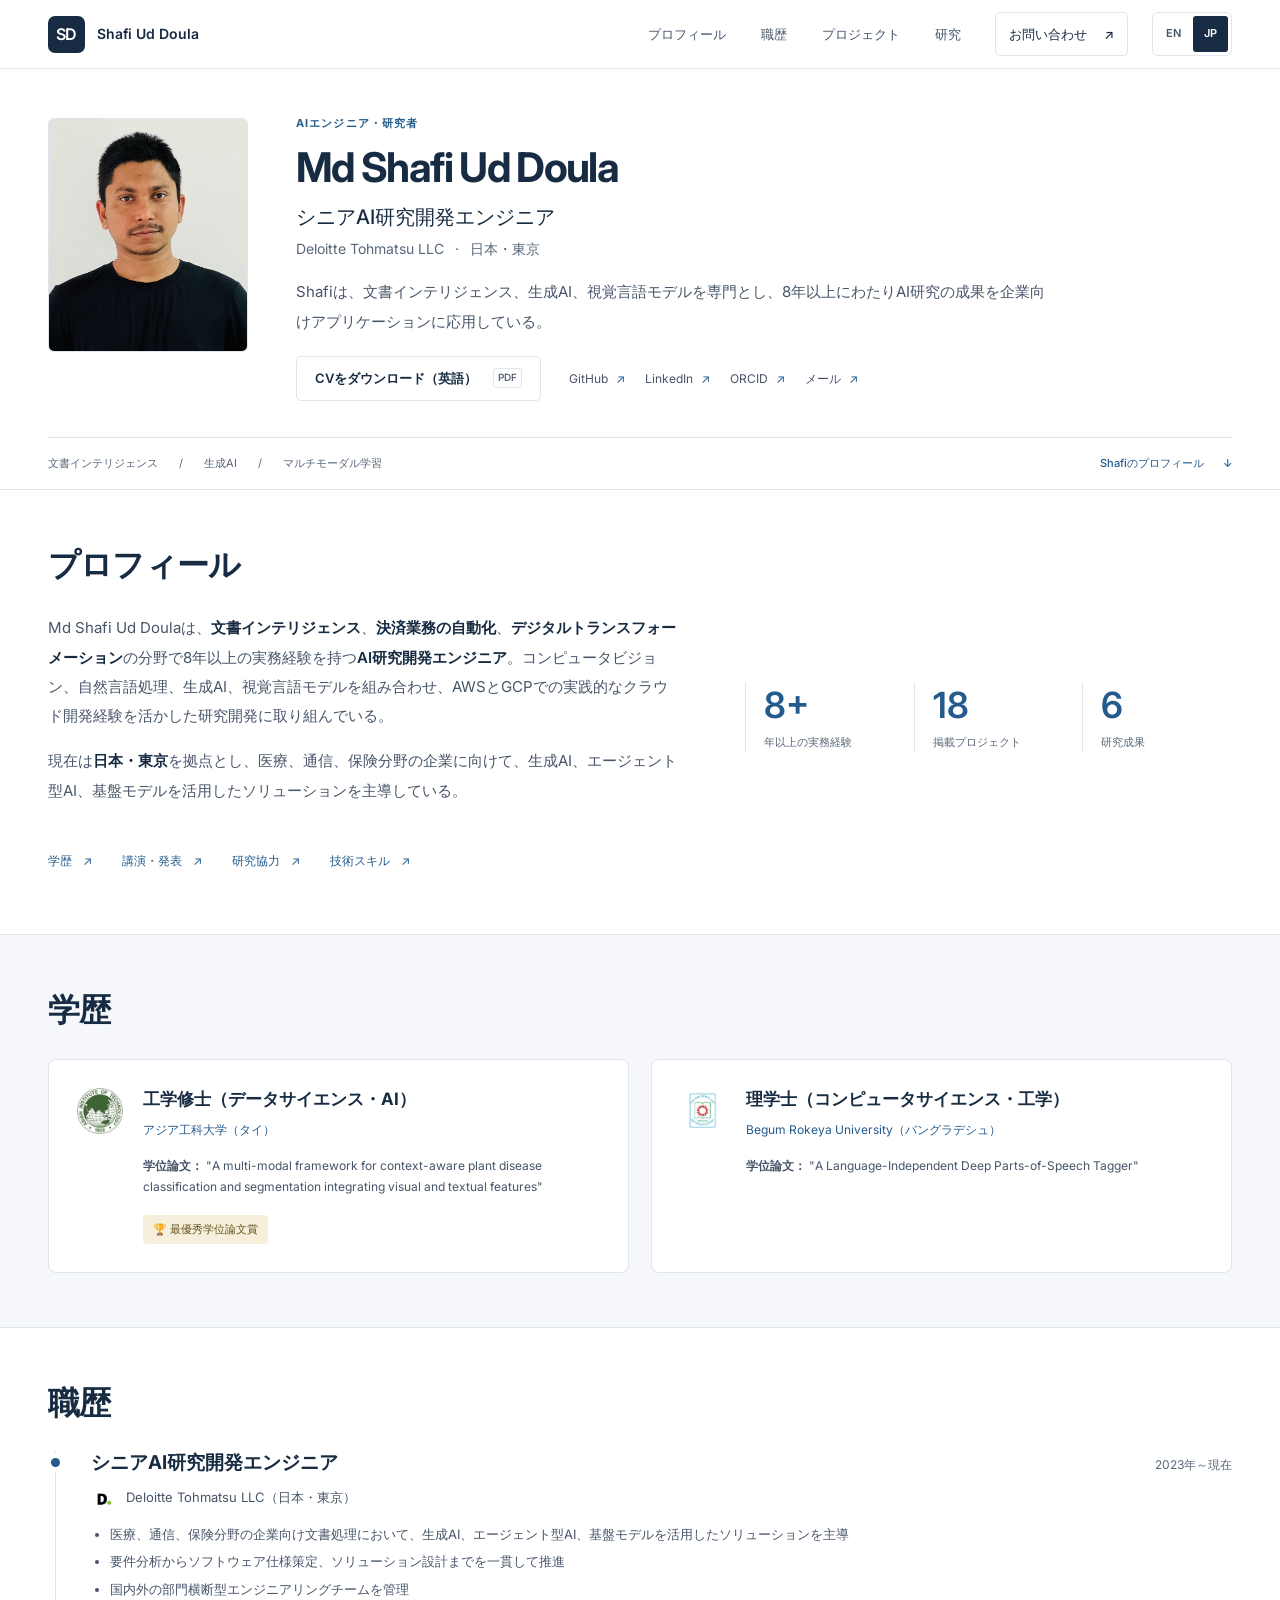
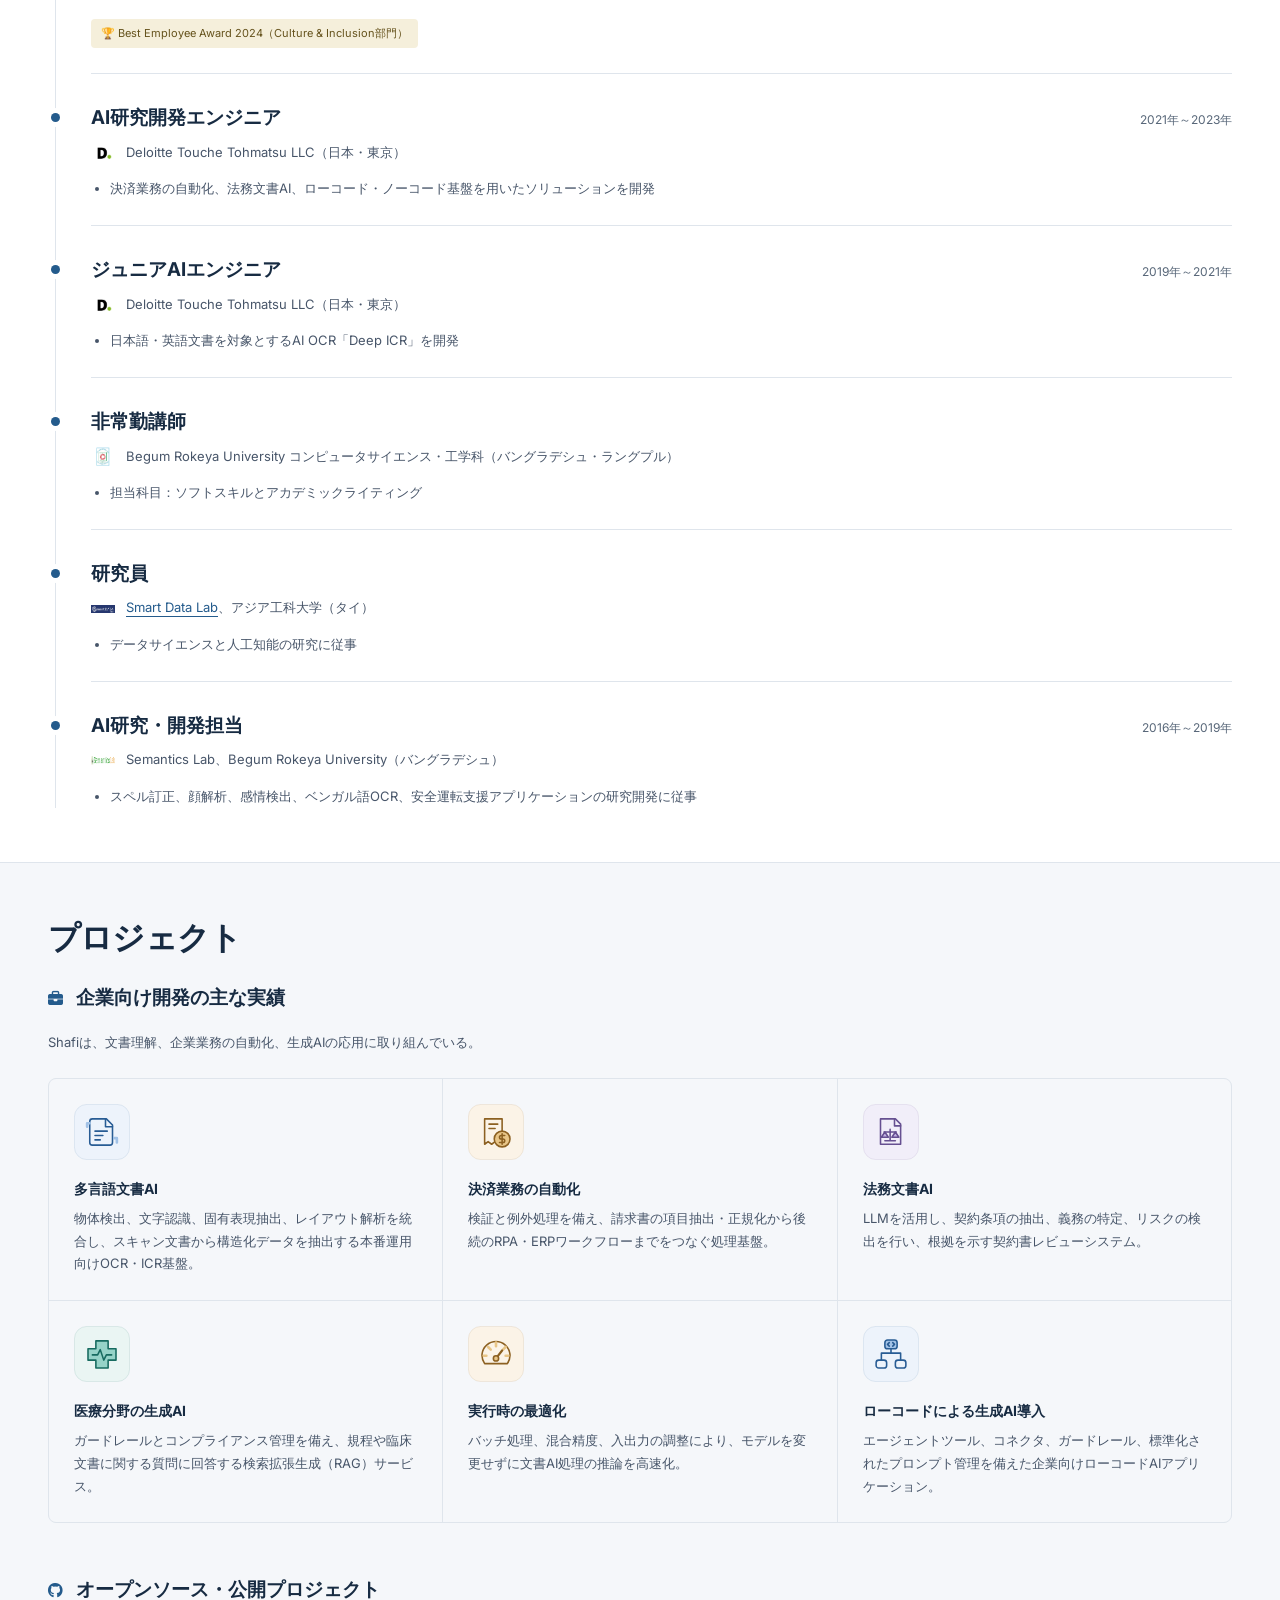
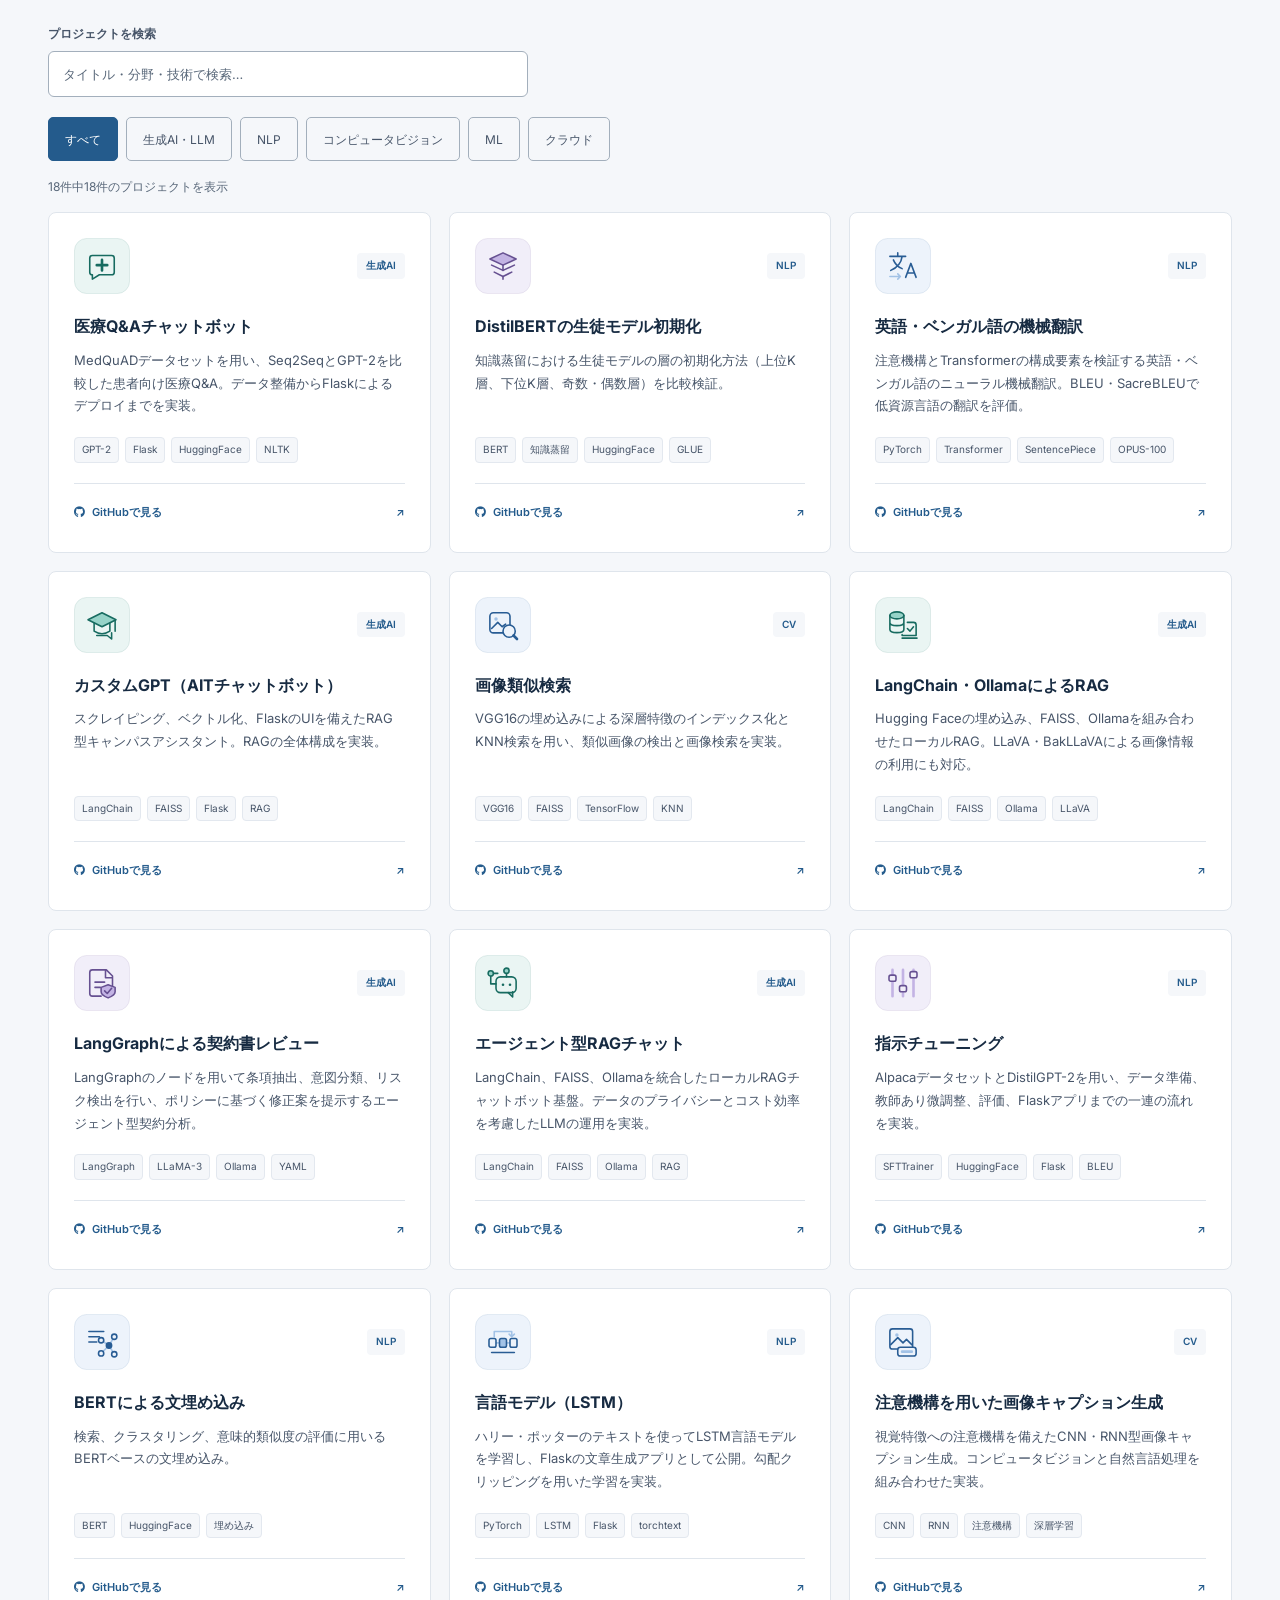
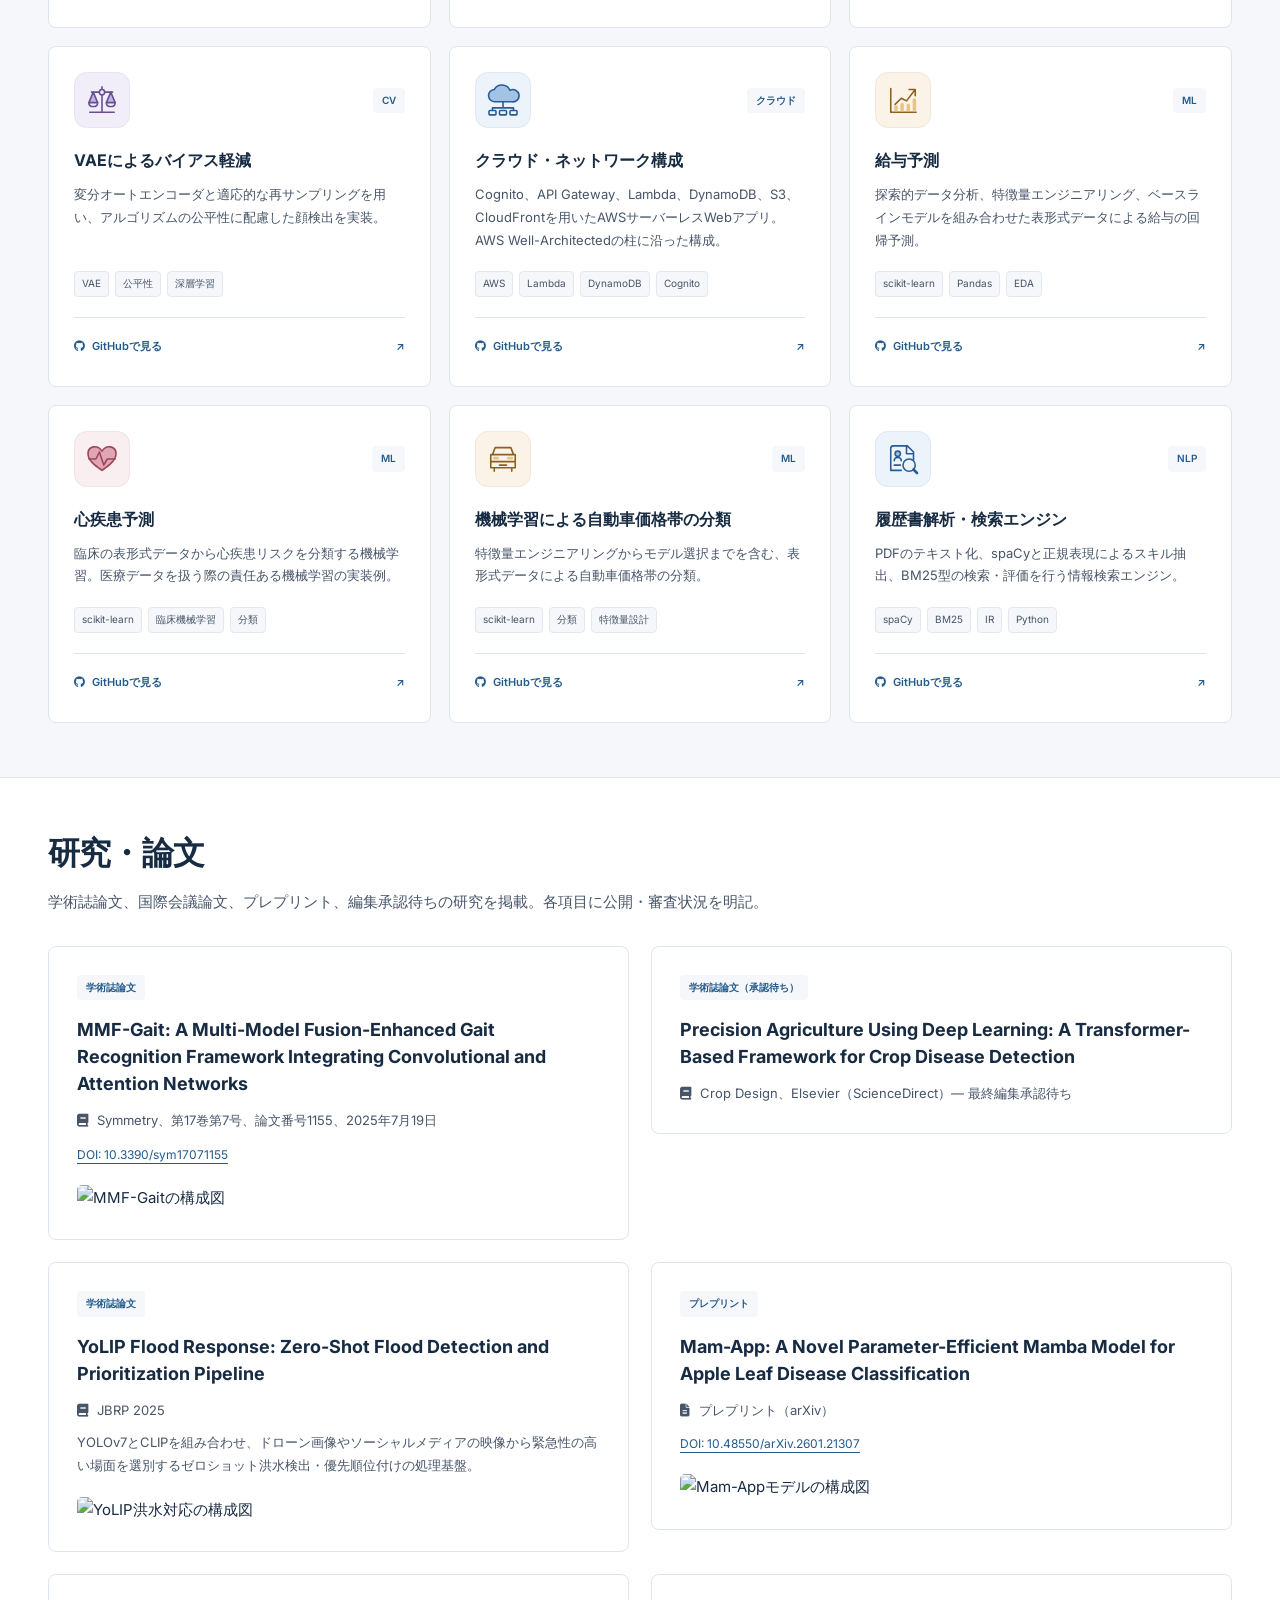
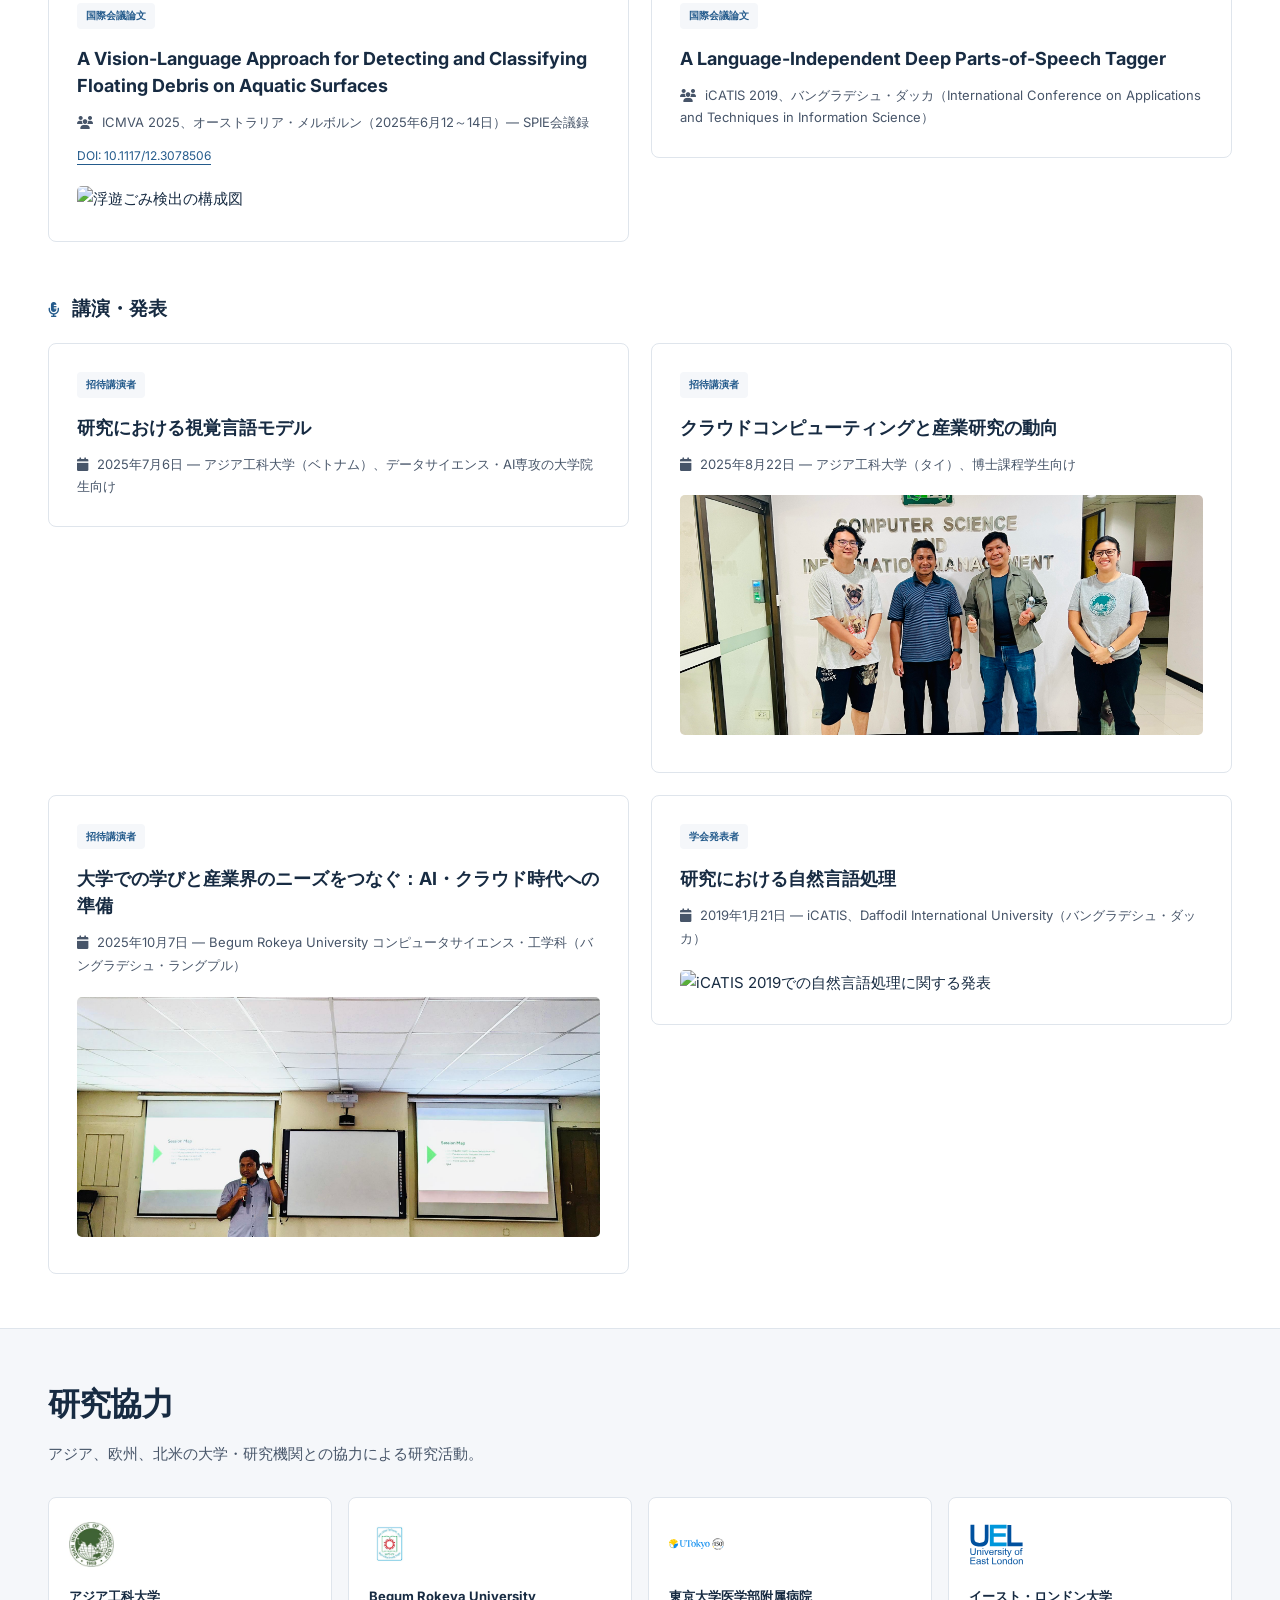
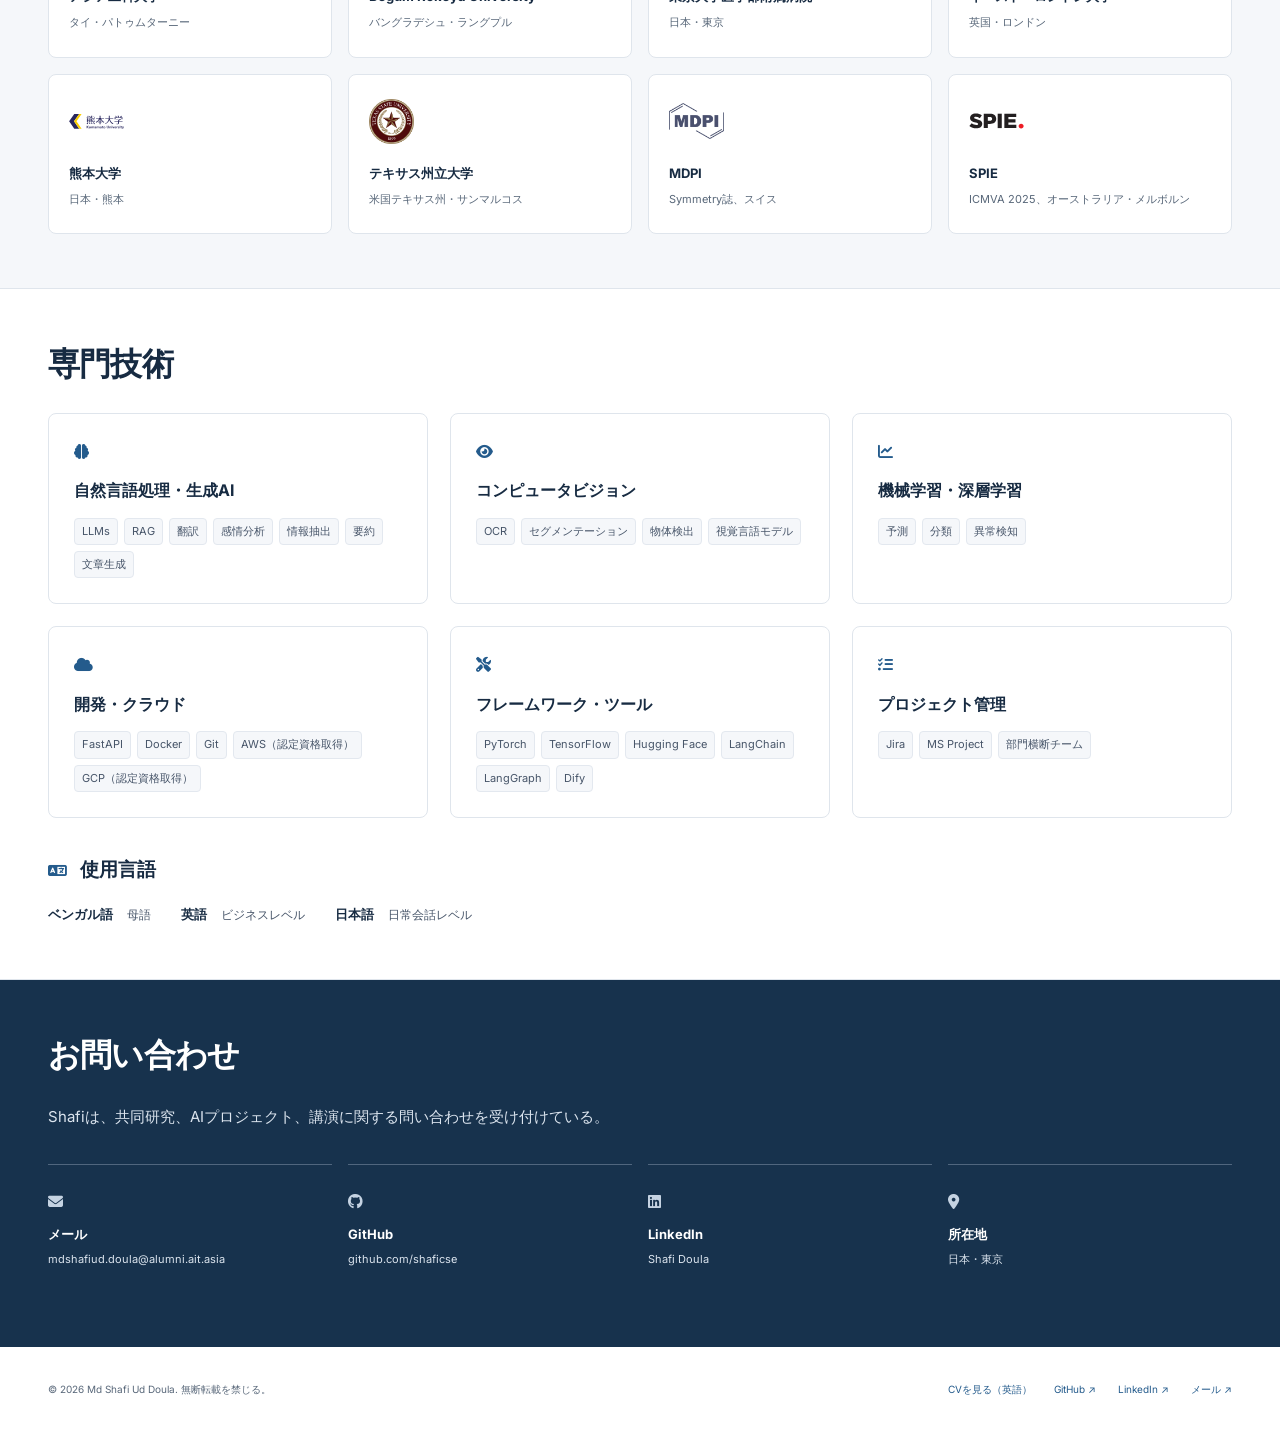
==== commit cb5eb76d: "Improve portfolio fit on laptop and shorter screens" ====
--- a/jp.html
+++ b/jp.html
@@ -30,7 +30,7 @@
     <link rel="preconnect" href="https://fonts.gstatic.com" crossorigin>
     <link href="https://fonts.googleapis.com/css2?family=Inter:wght@400;500;600;700;800&amp;display=swap" rel="stylesheet">
     <link rel="stylesheet" href="https://cdnjs.cloudflare.com/ajax/libs/font-awesome/6.5.1/css/all.min.css">
-    <link rel="stylesheet" href="style.css?v=20260907e">
+    <link rel="stylesheet" href="style.css?v=20260907f">
 </head>
 <body>
     <a class="skip-link" href="#main-content">本文へスキップ</a>
@@ -64,14 +64,16 @@
                 <p class="hero-title">シニアAI研究開発エンジニア</p>
                 <p class="hero-affiliation">Deloitte Tohmatsu LLC <span aria-hidden="true">·</span> 日本・東京</p>
                 <p class="hero-description">Shafiは、文書インテリジェンス、生成AI、視覚言語モデルを専門とし、8年以上にわたりAI研究の成果を企業向けアプリケーションに応用している。</p>
-                <div class="hero-cta">
-                    <a href="cv.pdf" class="btn btn-outline" download hreflang="en">CVをダウンロード（英語） <span class="file-type">PDF</span></a>
-                </div>
-                <div class="hero-social" aria-label="外部プロフィール">
-                    <a href="https://github.com/shaficse" target="_blank" rel="noopener noreferrer">GitHub <span aria-hidden="true">↗</span></a>
-                    <a href="https://www.linkedin.com/in/shafi-doula-157063150" target="_blank" rel="noopener noreferrer">LinkedIn <span aria-hidden="true">↗</span></a>
-                    <a href="https://orcid.org/0009-0007-6948-7768" target="_blank" rel="noopener noreferrer">ORCID <span aria-hidden="true">↗</span></a>
-                    <a href="mailto:mdshafiud.doula@alumni.ait.asia">メール <span aria-hidden="true">↗</span></a>
+                <div class="hero-actions">
+                    <div class="hero-cta">
+                        <a href="cv.pdf" class="btn btn-outline" download hreflang="en">CVをダウンロード（英語） <span class="file-type">PDF</span></a>
+                    </div>
+                    <div class="hero-social" aria-label="外部プロフィール">
+                        <a href="https://github.com/shaficse" target="_blank" rel="noopener noreferrer">GitHub <span aria-hidden="true">↗</span></a>
+                        <a href="https://www.linkedin.com/in/shafi-doula-157063150" target="_blank" rel="noopener noreferrer">LinkedIn <span aria-hidden="true">↗</span></a>
+                        <a href="https://orcid.org/0009-0007-6948-7768" target="_blank" rel="noopener noreferrer">ORCID <span aria-hidden="true">↗</span></a>
+                        <a href="mailto:mdshafiud.doula@alumni.ait.asia">メール <span aria-hidden="true">↗</span></a>
+                    </div>
                 </div>
             </div>
             <figure class="hero-visual">
--- a/style.css
+++ b/style.css
@@ -25,12 +25,12 @@
 ::selection { background: #dce8f4; color: var(--ink); }
 h1, h2, h3, h4 { line-height: 1.3; }
 p, li { overflow-wrap: break-word; }
-.container, .nav-container, .hero-content, .hero-bottom { width: min(1120px, calc(100% - 80px)); margin-inline: auto; }
+.container, .nav-container, .hero-content, .hero-bottom { width: min(1240px, calc(100% - clamp(40px, 8vw, 96px))); margin-inline: auto; }
 .skip-link { position: fixed; top: 12px; left: 20px; transform: translateY(-180%); z-index: 100; background: var(--ink); color: white; padding: 12px 20px; border-radius: 6px; }
 .skip-link:focus { transform: translateY(0); color: white; }
 .eyebrow { color: var(--accent); font-size: 11px; font-weight: 700; letter-spacing: .15em; line-height: 1.7; margin-bottom: 22px; }
 .navbar { position: sticky; top: 0; z-index: 20; background: #ffffff; border-bottom: 1px solid var(--line); }
-.nav-container { min-height: 76px; display: flex; align-items: center; justify-content: space-between; gap: 24px; }
+.nav-container { min-height: 68px; display: flex; align-items: center; justify-content: space-between; gap: 24px; }
 .nav-logo { display: inline-flex; align-items: center; gap: 12px; text-decoration: none; color: var(--ink); font-weight: 600; font-size: 14px; white-space: nowrap; }
 .logo-mark { background: var(--ink); color: white; width: 37px; height: 37px; display: grid; place-items: center; border-radius: 7px; font-size: 16px; letter-spacing: -.04em; }
 .nav-menu { margin-left: auto; display: flex; align-items: center; gap: 9px; list-style: none; }
@@ -46,34 +46,35 @@
 .language-switch a:hover:not([aria-current]) { background: var(--soft); }
 :lang(ja) .hero-description, :lang(ja) .about-text { line-height: 1.95; }
 :lang(ja) .eyebrow { letter-spacing: .06em; }
-.hero { padding-top: 64px; }
-.hero-content { display: grid; grid-template-columns: 224px minmax(0, 1fr); align-items: start; column-gap: 56px; padding-bottom: 48px; }
-.hero-text { grid-column: 2; grid-row: 1; }
-.hero .eyebrow { font-size: 11px; letter-spacing: .1em; margin-bottom: 14px; }
-.hero-name { font-size: clamp(32px, 3.7vw, 48px); letter-spacing: -.04em; line-height: 1.2; font-weight: 700; }
-.hero-title { font-size: 21px; font-weight: 500; margin-top: 13px; }
+.hero { padding-top: clamp(28px, 5vh, 48px); }
+.hero-content { display: grid; grid-template-columns: 200px minmax(0, 1fr); align-items: start; column-gap: clamp(28px, 4vw, 48px); padding-bottom: clamp(28px, 4vh, 40px); }
+.hero-text { grid-column: 2; grid-row: 1; min-width: 0; }
+.hero .eyebrow { font-size: 11px; letter-spacing: .1em; margin-bottom: 10px; }
+.hero-name { font-size: clamp(32px, 3.2vw, 44px); letter-spacing: -.04em; line-height: 1.2; font-weight: 700; }
+.hero-title { font-size: 20px; font-weight: 500; margin-top: 10px; line-height: 1.5; }
 .hero-affiliation { color: var(--muted); font-size: 14px; margin-top: 5px; }
 .hero-affiliation span { padding-inline: 7px; }
-.hero-description { color: var(--body); font-size: 15px; line-height: 1.85; max-width: 660px; margin-top: 20px; }
-.hero-cta { display: flex; flex-wrap: wrap; gap: 12px; margin-top: 24px; }
+.hero-description { color: var(--body); font-size: 15px; line-height: 1.85; max-width: 760px; margin-top: 16px; }
+.hero-actions { display: flex; flex-wrap: wrap; align-items: center; gap: 8px 28px; margin-top: 20px; }
+.hero-cta { display: flex; flex-wrap: wrap; gap: 12px; }
 .btn { min-height: 44px; display: inline-flex; align-items: center; justify-content: center; gap: 16px; padding: 10px 18px; border-radius: 5px; text-decoration: none; font-size: 13px; font-weight: 600; border: 1px solid transparent; transition: background .18s; }
 .btn-primary { color: white; background: var(--accent); }
 .btn-primary:hover { color: white; background: var(--accent-hover); }
 .btn-outline { color: var(--ink); border-color: var(--line); }
 .btn-outline:hover { background: var(--soft); }
 .file-type { font-size: 10px; color: var(--muted); border: 1px solid var(--line); border-radius: 3px; padding: 0 4px; }
-.hero-social { display: flex; flex-wrap: wrap; gap: 24px; margin-top: 14px; }
+.hero-social { display: flex; flex-wrap: wrap; gap: 20px; }
 .hero-social a { font-size: 12px; color: var(--body); text-decoration: none; padding-block: 10px; }
 .hero-social a:hover { text-decoration: underline; }
 .hero-social span { margin-left: 5px; color: var(--accent); }
-.hero-visual { grid-column: 1; grid-row: 1; width: 224px; margin-top: 4px; }
+.hero-visual { grid-column: 1; grid-row: 1; width: 200px; margin-top: 4px; }
 .portrait-frame { background: #f0f1ee; border-radius: 6px; overflow: hidden; border: 1px solid var(--line); }
-.avatar-photo { display: block; width: 100%; height: 260px; object-fit: cover; object-position: 50% 35%; }
-.hero-bottom { border-top: 1px solid var(--line); display: flex; justify-content: space-between; align-items: center; padding-block: 22px; color: var(--muted); font-size: 10px; }
+.avatar-photo { display: block; width: 100%; height: 232px; object-fit: cover; object-position: 50% 35%; }
+.hero-bottom { border-top: 1px solid var(--line); display: flex; justify-content: space-between; align-items: center; padding-block: 16px; color: var(--muted); font-size: 11px; gap: 12px 24px; }
 .hero-bottom p span { padding-inline: 18px; color: var(--muted); }
 .hero-bottom a { text-decoration: none; font-weight: 500; }
 .hero-bottom a span { margin-left: 16px; }
-.section { padding-block: 64px; border-top: 1px solid var(--line); }
+.section { padding-block: clamp(40px, 6vh, 64px); border-top: 1px solid var(--line); }
 .section-alt { background: var(--soft); }
 .section-title { font-size: clamp(27px, 2.6vw, 32px); font-weight: 650; letter-spacing: -.025em; max-width: 800px; margin-bottom: 28px; }
 .section-intro, .collab-intro { max-width: 720px; color: var(--body); margin: -12px 0 30px; }
@@ -214,8 +215,8 @@
 }
 @media (max-width: 760px) {
     .container, .nav-container, .hero-content, .hero-bottom { width: calc(100% - 40px); }
-    .hero { padding-top: 45px; }
-    .hero-content { grid-template-columns: 160px minmax(0, 1fr); column-gap: 28px; padding-bottom: 35px; }
+    .hero { padding-top: 28px; }
+    .hero-content { grid-template-columns: 160px minmax(0, 1fr); column-gap: 28px; padding-bottom: 28px; }
     .hero-visual { width: 160px; }
     .avatar-photo { height: 190px; }
     .hero-name { font-size: 32px; }
@@ -233,15 +234,15 @@
     .timeline-header { flex-wrap: wrap; gap: 6px; }
 }
 @media (max-width: 520px) {
-    .hero { padding-top: 30px; }
-    .hero-content { grid-template-columns: 1fr; row-gap: 24px; }
+    .hero { padding-top: 24px; }
+    .hero-content { grid-template-columns: 1fr; row-gap: 20px; }
     .hero-text { grid-column: 1; grid-row: 2; }
     .hero-visual { grid-column: 1; grid-row: 1; width: 132px; margin-top: 0; }
     .avatar-photo { height: 150px; }
     .hero-name { font-size: clamp(28px, 8vw, 36px); }
     .hero .eyebrow { font-size: 10px; margin-bottom: 10px; }
     .hero-description { max-width: 360px; font-size: 14px; }
-    .hero-social { gap: 23px; }
+    .hero-social { gap: 20px; }
     .hero-bottom p { font-size: 9px; }
     .hero-bottom p span { padding-inline: 5px; }
     .section-title { font-size: 28px; }
@@ -254,6 +255,14 @@
     .collab-card { padding: 20px 15px; }
     .contact-grid { gap: 15px; }
     .footer-content { align-items: flex-start; flex-direction: column; gap: 7px; }
+}
+/* Reduce whitespace on laptop and landscape displays without clipping content. */
+@media (min-width: 761px) and (max-height: 760px) {
+    .hero { padding-top: 24px; }
+    .hero-content { grid-template-columns: 176px minmax(0, 1fr); column-gap: 36px; padding-bottom: 28px; }
+    .hero-visual { width: 176px; }
+    .avatar-photo { height: 204px; }
+    .hero-name { font-size: 40px; }
 }
 @media (prefers-reduced-motion: reduce) {
     html { scroll-behavior: auto; }
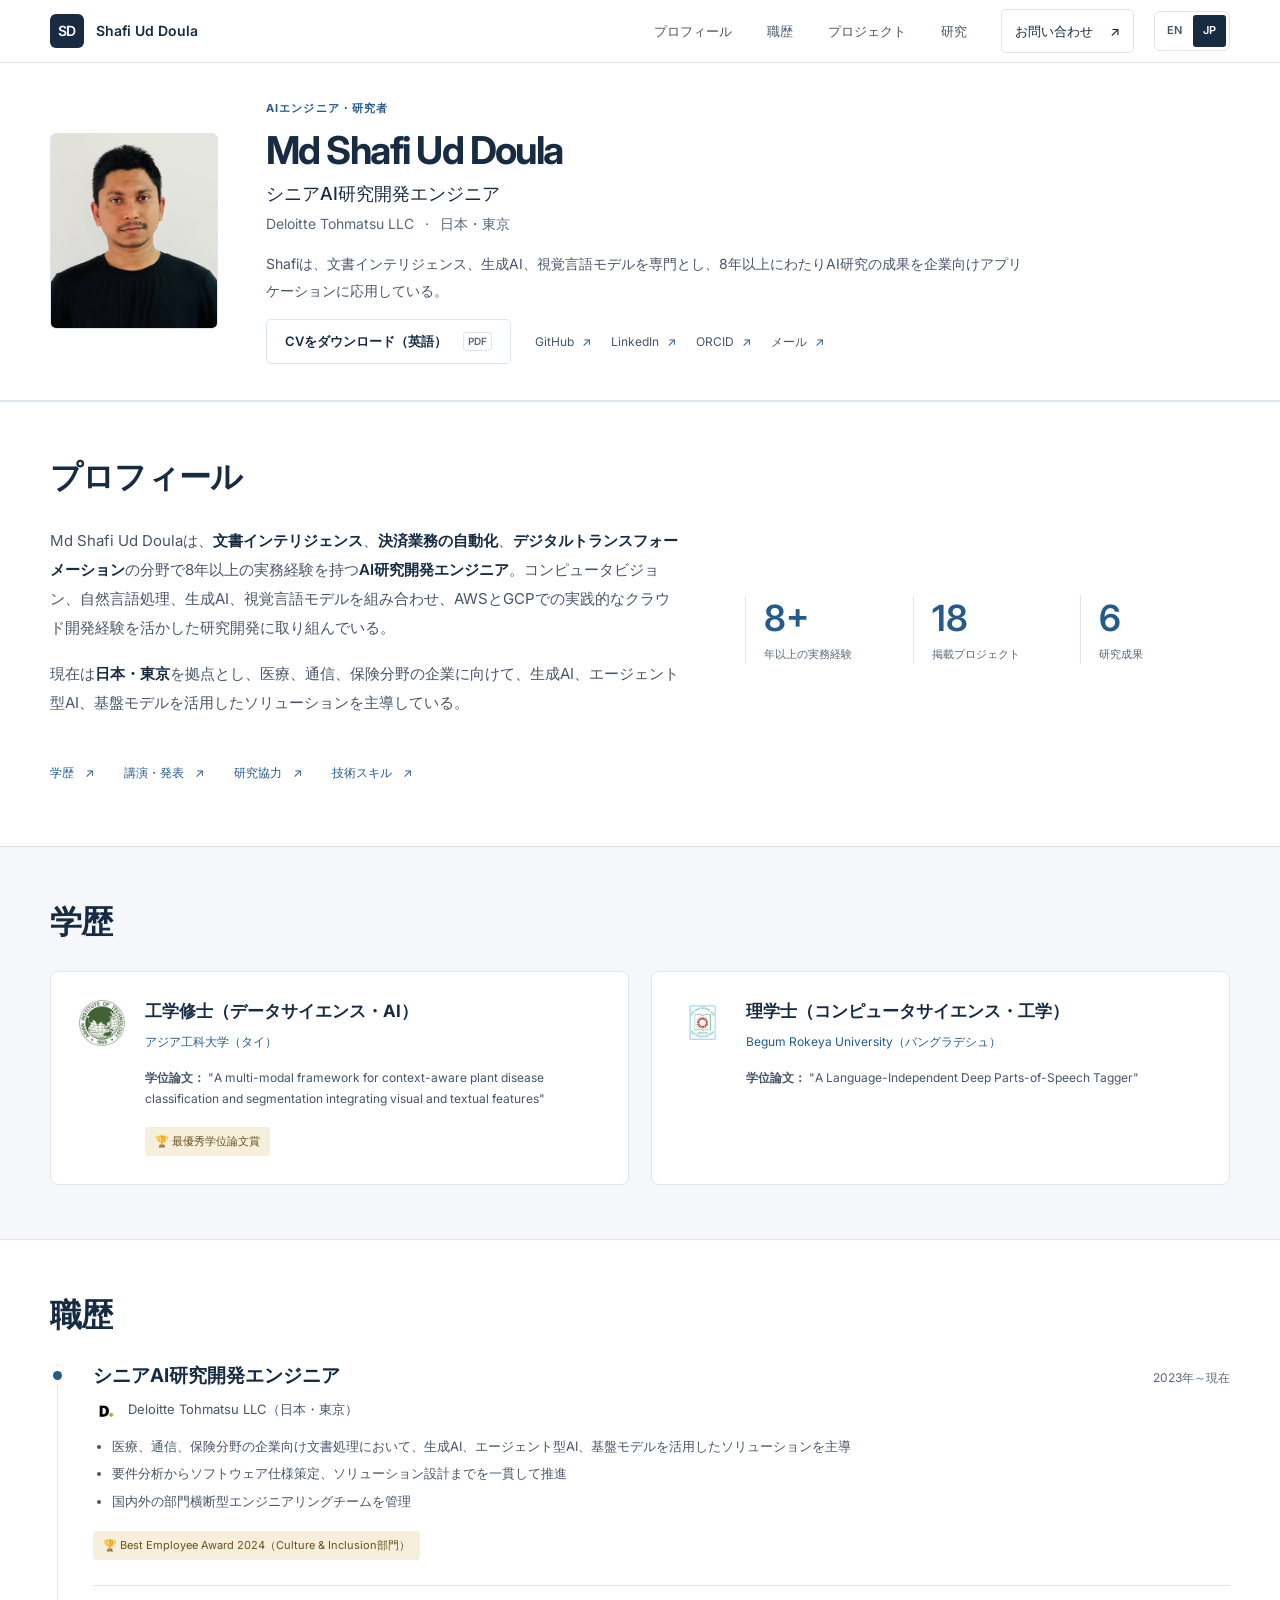
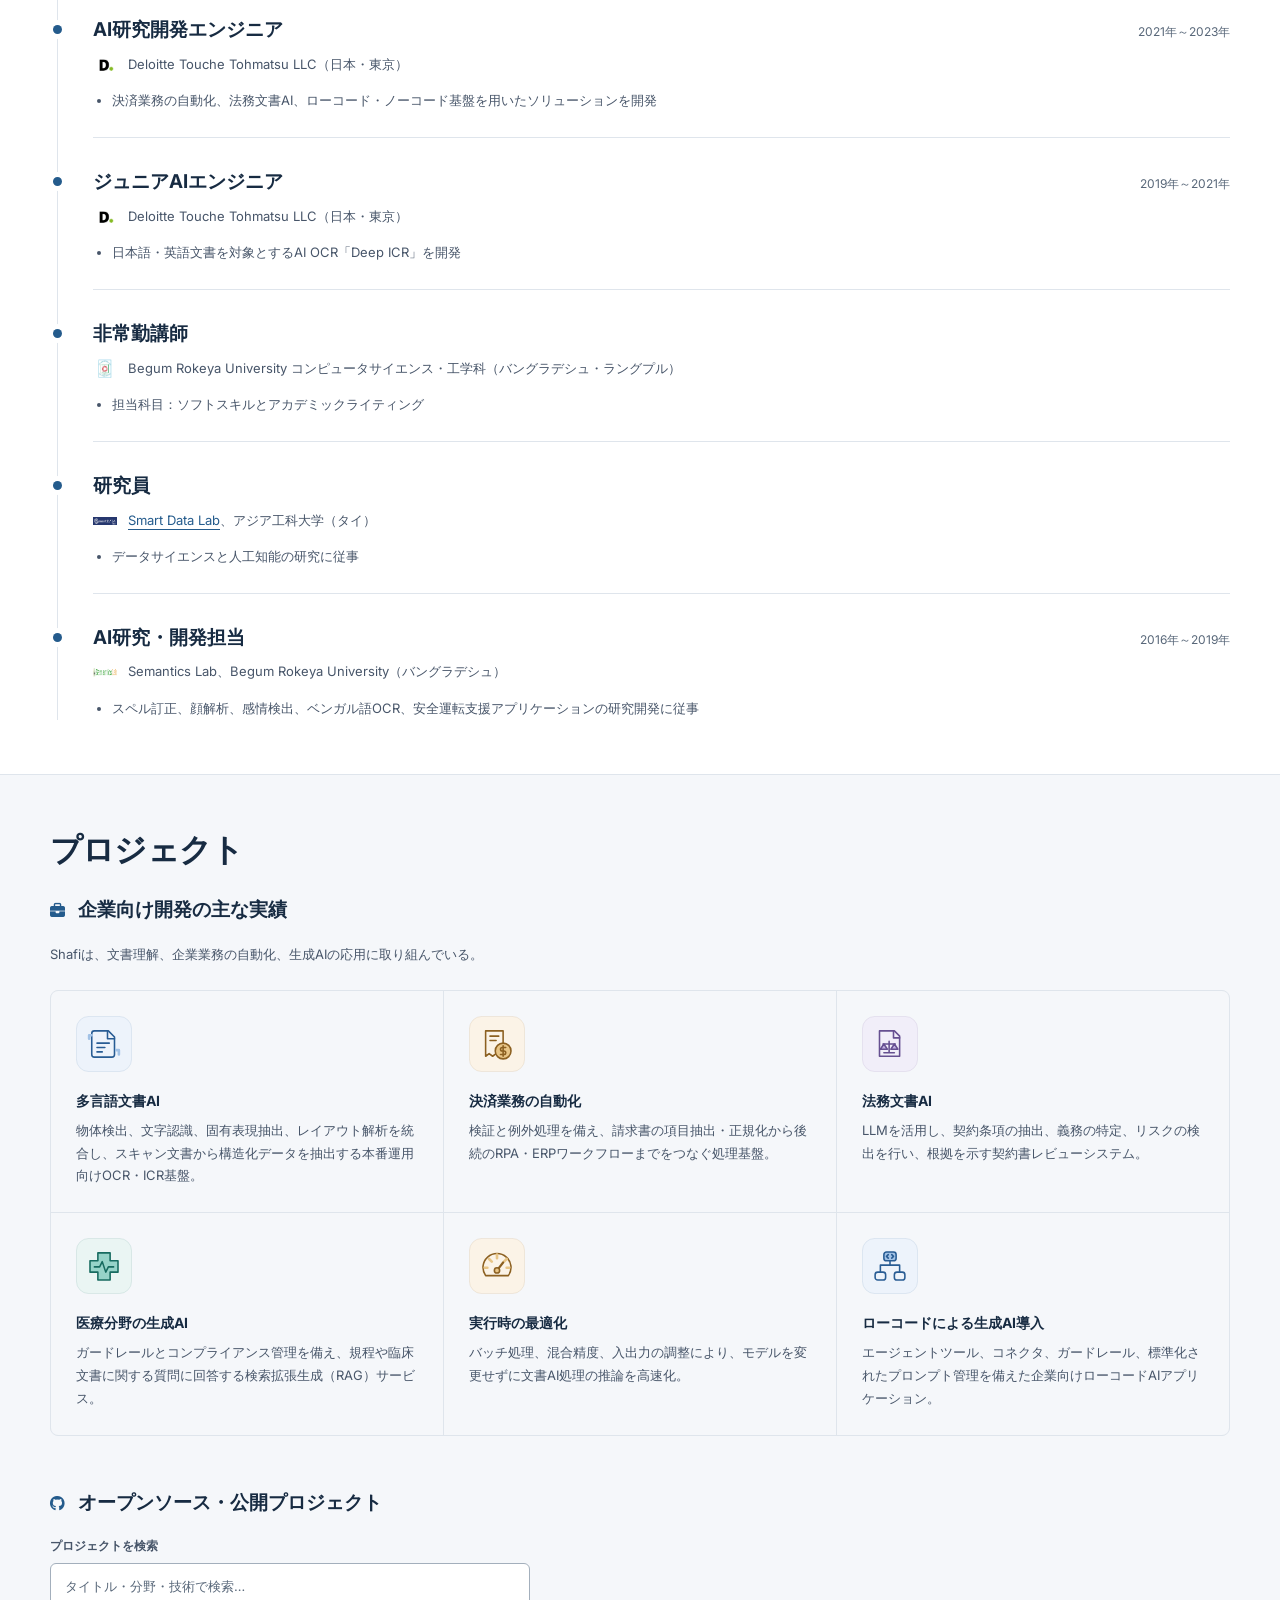
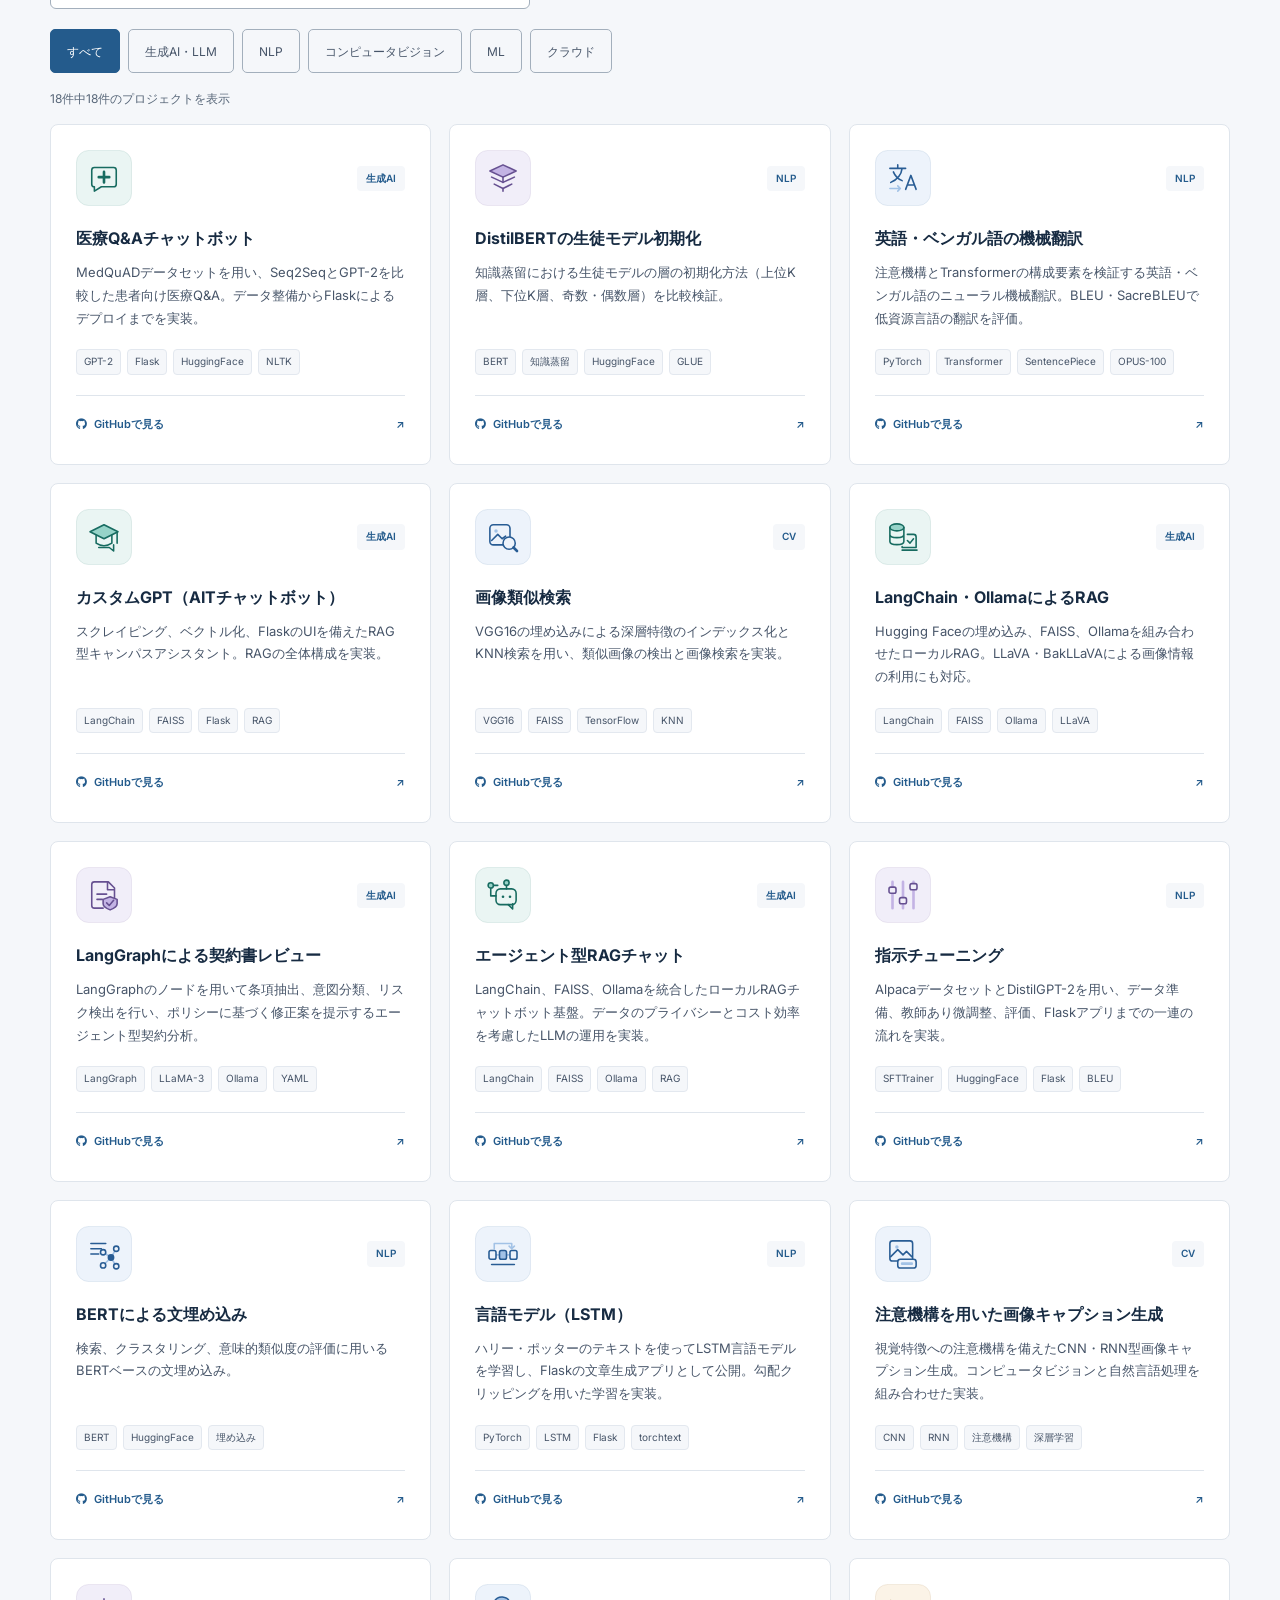
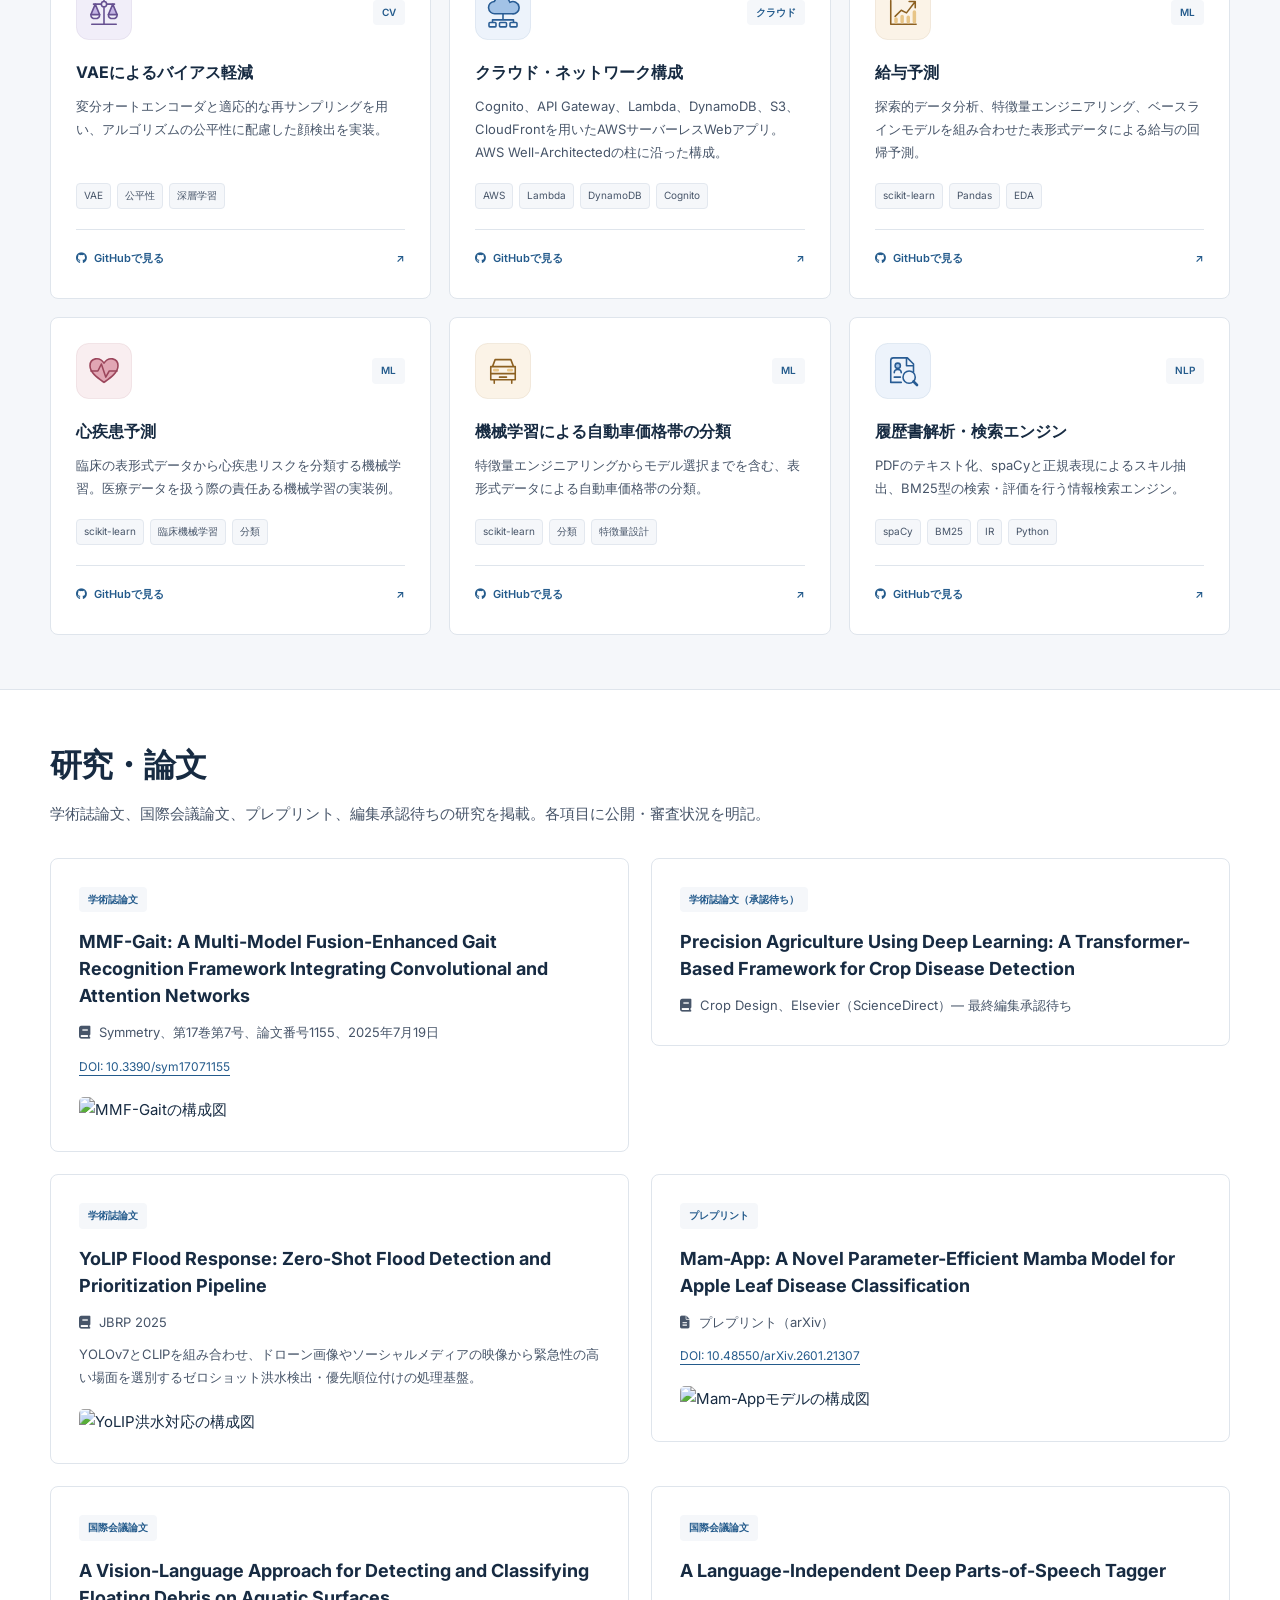
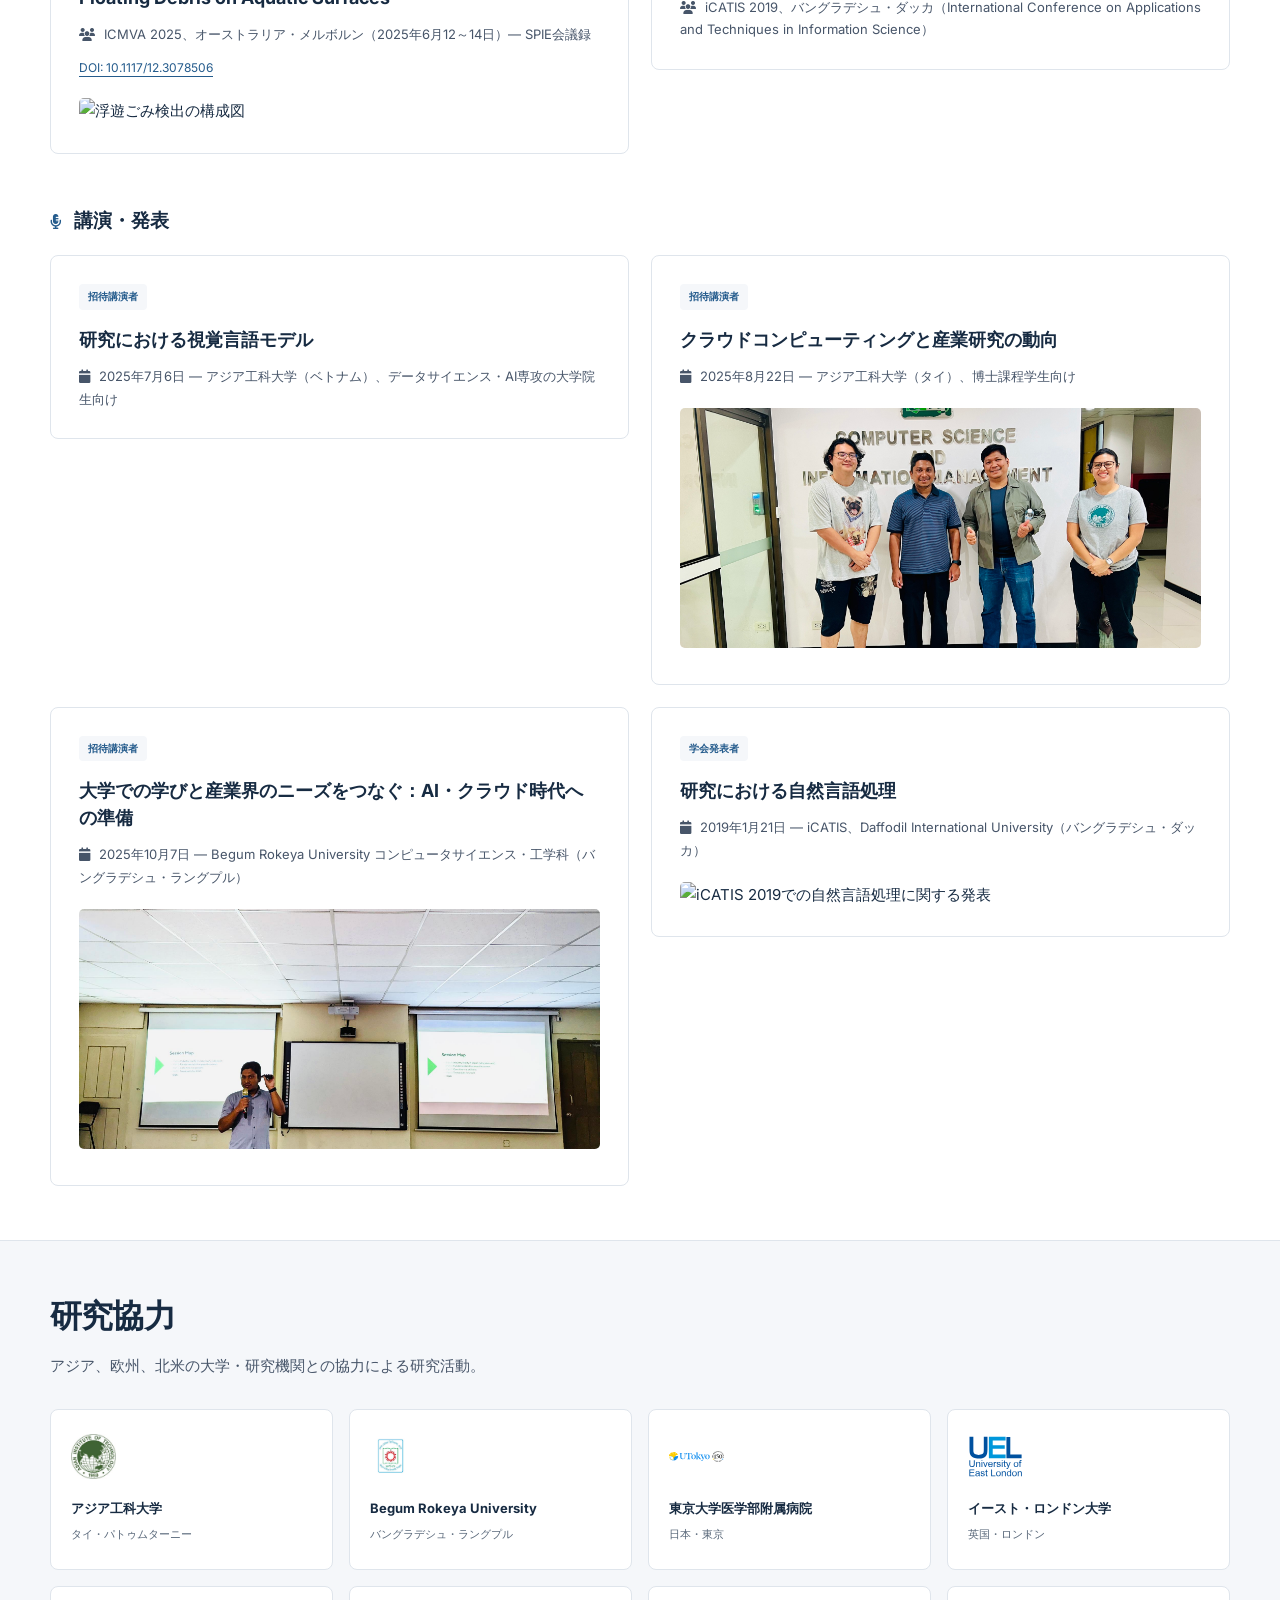
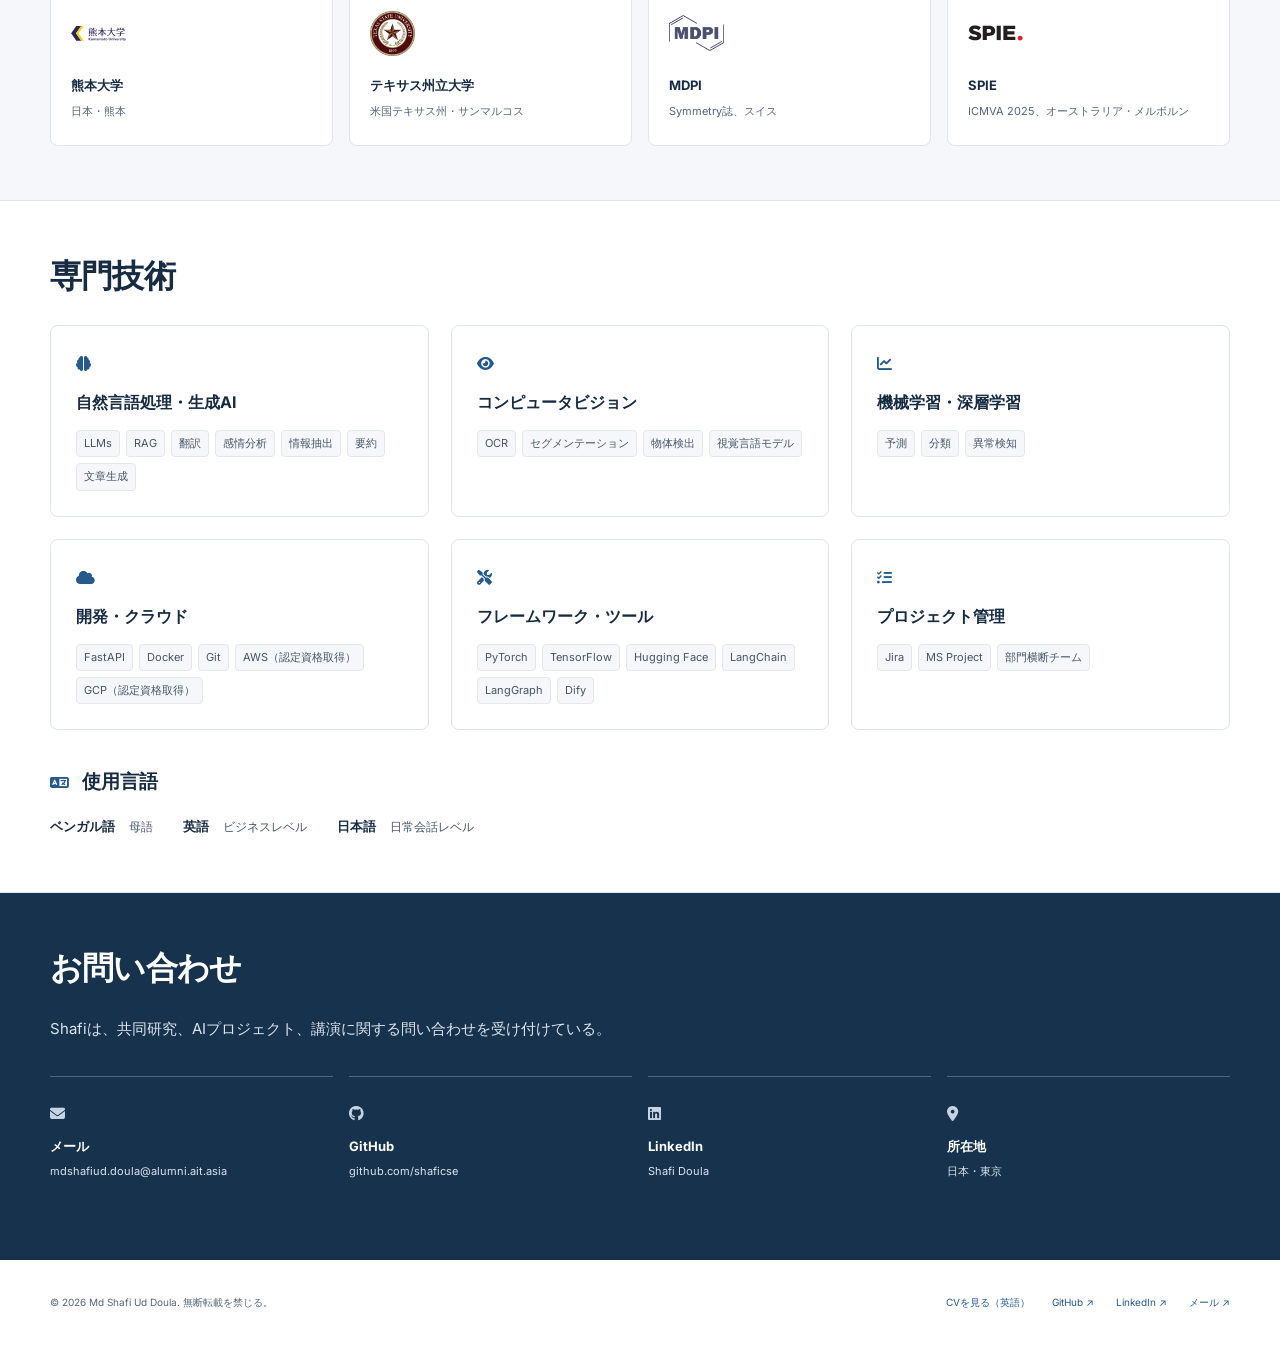
==== commit 656efeaa: "Compact hero layout across screen sizes" ====
--- a/jp.html
+++ b/jp.html
@@ -30,7 +30,7 @@
     <link rel="preconnect" href="https://fonts.gstatic.com" crossorigin>
     <link href="https://fonts.googleapis.com/css2?family=Inter:wght@400;500;600;700;800&amp;display=swap" rel="stylesheet">
     <link rel="stylesheet" href="https://cdnjs.cloudflare.com/ajax/libs/font-awesome/6.5.1/css/all.min.css">
-    <link rel="stylesheet" href="style.css?v=20260907f">
+    <link rel="stylesheet" href="style.css?v=20260907g">
 </head>
 <body>
     <a class="skip-link" href="#main-content">本文へスキップ</a>
@@ -80,7 +80,6 @@
                 <div class="portrait-frame"><img src="IMG_3086.jpeg" alt="Md Shafi Ud Doula" class="avatar-photo" fetchpriority="high" width="1398" height="1594" decoding="async"></div>
             </figure>
         </div>
-        <div class="hero-bottom"><p>文書インテリジェンス <span aria-hidden="true">/</span> 生成AI <span aria-hidden="true">/</span> マルチモーダル学習</p><a href="#about">Shafiのプロフィール <span aria-hidden="true">↓</span></a></div>
     </section>
 
     <!-- About Section -->
--- a/style.css
+++ b/style.css
@@ -25,14 +25,14 @@
 ::selection { background: #dce8f4; color: var(--ink); }
 h1, h2, h3, h4 { line-height: 1.3; }
 p, li { overflow-wrap: break-word; }
-.container, .nav-container, .hero-content, .hero-bottom { width: min(1240px, calc(100% - clamp(40px, 8vw, 96px))); margin-inline: auto; }
+.container, .nav-container, .hero-content { width: min(1180px, calc(100% - clamp(40px, 7vw, 88px))); margin-inline: auto; }
 .skip-link { position: fixed; top: 12px; left: 20px; transform: translateY(-180%); z-index: 100; background: var(--ink); color: white; padding: 12px 20px; border-radius: 6px; }
 .skip-link:focus { transform: translateY(0); color: white; }
 .eyebrow { color: var(--accent); font-size: 11px; font-weight: 700; letter-spacing: .15em; line-height: 1.7; margin-bottom: 22px; }
 .navbar { position: sticky; top: 0; z-index: 20; background: #ffffff; border-bottom: 1px solid var(--line); }
-.nav-container { min-height: 68px; display: flex; align-items: center; justify-content: space-between; gap: 24px; }
+.nav-container { min-height: 62px; display: flex; align-items: center; justify-content: space-between; gap: 20px; }
 .nav-logo { display: inline-flex; align-items: center; gap: 12px; text-decoration: none; color: var(--ink); font-weight: 600; font-size: 14px; white-space: nowrap; }
-.logo-mark { background: var(--ink); color: white; width: 37px; height: 37px; display: grid; place-items: center; border-radius: 7px; font-size: 16px; letter-spacing: -.04em; }
+.logo-mark { background: var(--ink); color: white; width: 34px; height: 34px; display: grid; place-items: center; border-radius: 6px; font-size: 14px; letter-spacing: -.04em; }
 .nav-menu { margin-left: auto; display: flex; align-items: center; gap: 9px; list-style: none; }
 .nav-link { display: block; padding: 10px 13px; text-decoration: none; font-size: 13px; font-weight: 500; color: var(--body); border-radius: 5px; }
 .nav-link:hover, .nav-link.active { color: var(--accent); background: var(--soft); }
@@ -41,21 +41,21 @@
 .nav-toggle { display: none; width: 44px; height: 44px; padding: 11px; border: 1px solid var(--line); background: transparent; border-radius: 6px; }
 .nav-toggle span { display: block; height: 2px; background: var(--ink); margin: 4px 0; }
 .language-switch { display: flex; align-items: center; flex-shrink: 0; padding: 3px; border: 1px solid var(--line); border-radius: 6px; gap: 2px; }
-.language-switch a { display: grid; place-items: center; min-width: 35px; min-height: 36px; color: var(--body); font-size: 11px; font-weight: 600; text-decoration: none; border-radius: 3px; }
+.language-switch a { display: grid; place-items: center; min-width: 33px; min-height: 32px; color: var(--body); font-size: 11px; font-weight: 600; text-decoration: none; border-radius: 3px; }
 .language-switch a[aria-current="page"] { background: var(--ink); color: white; }
 .language-switch a:hover:not([aria-current]) { background: var(--soft); }
 :lang(ja) .hero-description, :lang(ja) .about-text { line-height: 1.95; }
 :lang(ja) .eyebrow { letter-spacing: .06em; }
-.hero { padding-top: clamp(28px, 5vh, 48px); }
-.hero-content { display: grid; grid-template-columns: 200px minmax(0, 1fr); align-items: start; column-gap: clamp(28px, 4vw, 48px); padding-bottom: clamp(28px, 4vh, 40px); }
+.hero { padding-block: clamp(24px, 4vh, 36px); border-bottom: 1px solid var(--line); }
+.hero-content { display: grid; grid-template-columns: 168px minmax(0, 1fr); align-items: center; column-gap: clamp(28px, 4vw, 48px); }
 .hero-text { grid-column: 2; grid-row: 1; min-width: 0; }
 .hero .eyebrow { font-size: 11px; letter-spacing: .1em; margin-bottom: 10px; }
-.hero-name { font-size: clamp(32px, 3.2vw, 44px); letter-spacing: -.04em; line-height: 1.2; font-weight: 700; }
-.hero-title { font-size: 20px; font-weight: 500; margin-top: 10px; line-height: 1.5; }
+.hero-name { font-size: clamp(30px, 3vw, 40px); letter-spacing: -.04em; line-height: 1.18; font-weight: 700; }
+.hero-title { font-size: 18px; font-weight: 500; margin-top: 8px; line-height: 1.45; }
 .hero-affiliation { color: var(--muted); font-size: 14px; margin-top: 5px; }
 .hero-affiliation span { padding-inline: 7px; }
-.hero-description { color: var(--body); font-size: 15px; line-height: 1.85; max-width: 760px; margin-top: 16px; }
-.hero-actions { display: flex; flex-wrap: wrap; align-items: center; gap: 8px 28px; margin-top: 20px; }
+.hero-description { color: var(--body); font-size: 14px; line-height: 1.75; max-width: 760px; margin-top: 13px; }
+.hero-actions { display: flex; flex-wrap: wrap; align-items: center; gap: 6px 24px; margin-top: 15px; }
 .hero-cta { display: flex; flex-wrap: wrap; gap: 12px; }
 .btn { min-height: 44px; display: inline-flex; align-items: center; justify-content: center; gap: 16px; padding: 10px 18px; border-radius: 5px; text-decoration: none; font-size: 13px; font-weight: 600; border: 1px solid transparent; transition: background .18s; }
 .btn-primary { color: white; background: var(--accent); }
@@ -64,16 +64,12 @@
 .btn-outline:hover { background: var(--soft); }
 .file-type { font-size: 10px; color: var(--muted); border: 1px solid var(--line); border-radius: 3px; padding: 0 4px; }
 .hero-social { display: flex; flex-wrap: wrap; gap: 20px; }
-.hero-social a { font-size: 12px; color: var(--body); text-decoration: none; padding-block: 10px; }
+.hero-social a { font-size: 12px; color: var(--body); text-decoration: none; padding-block: 7px; }
 .hero-social a:hover { text-decoration: underline; }
 .hero-social span { margin-left: 5px; color: var(--accent); }
-.hero-visual { grid-column: 1; grid-row: 1; width: 200px; margin-top: 4px; }
+.hero-visual { grid-column: 1; grid-row: 1; width: 168px; }
 .portrait-frame { background: #f0f1ee; border-radius: 6px; overflow: hidden; border: 1px solid var(--line); }
-.avatar-photo { display: block; width: 100%; height: 232px; object-fit: cover; object-position: 50% 35%; }
-.hero-bottom { border-top: 1px solid var(--line); display: flex; justify-content: space-between; align-items: center; padding-block: 16px; color: var(--muted); font-size: 11px; gap: 12px 24px; }
-.hero-bottom p span { padding-inline: 18px; color: var(--muted); }
-.hero-bottom a { text-decoration: none; font-weight: 500; }
-.hero-bottom a span { margin-left: 16px; }
+.avatar-photo { display: block; width: 100%; height: 194px; object-fit: cover; object-position: 50% 35%; }
 .section { padding-block: clamp(40px, 6vh, 64px); border-top: 1px solid var(--line); }
 .section-alt { background: var(--soft); }
 .section-title { font-size: clamp(27px, 2.6vw, 32px); font-weight: 650; letter-spacing: -.025em; max-width: 800px; margin-bottom: 28px; }
@@ -197,8 +193,8 @@
     .contact-grid { grid-template-columns: repeat(2, minmax(0, 1fr)); }
 }
 @media (max-width: 1000px) {
-    .nav-container { min-height: 72px; display: grid; grid-template-columns: minmax(0, 1fr) auto auto; gap: 0 12px; }
-    .nav-logo { min-height: 72px; }
+    .nav-container { min-height: 62px; display: grid; grid-template-columns: minmax(0, 1fr) auto auto; gap: 0 10px; }
+    .nav-logo { min-height: 62px; }
     .nav-menu { grid-column: 1 / -1; grid-row: 2; width: 100%; margin-left: 0; flex-wrap: wrap; padding-bottom: 15px; }
     .nav-link { padding: 10px 12px; }
     .nav-contact { margin-left: 0; }
@@ -214,18 +210,16 @@
     .nav-logo .logo-mark { display: none; }
 }
 @media (max-width: 760px) {
-    .container, .nav-container, .hero-content, .hero-bottom { width: calc(100% - 40px); }
-    .hero { padding-top: 28px; }
-    .hero-content { grid-template-columns: 160px minmax(0, 1fr); column-gap: 28px; padding-bottom: 28px; }
-    .hero-visual { width: 160px; }
-    .avatar-photo { height: 190px; }
+    .container, .nav-container, .hero-content { width: calc(100% - 40px); }
+    .hero { padding-block: 24px; }
+    .hero-content { grid-template-columns: 145px minmax(0, 1fr); column-gap: 24px; }
+    .hero-visual { width: 145px; }
+    .avatar-photo { height: 168px; }
     .hero-name { font-size: 32px; }
     .hero-title { font-size: 18px; }
     .hero-affiliation { font-size: 13px; }
     .hero-description { font-size: 14px; }
     .hero-social { gap: 15px; }
-    .hero-bottom { flex-wrap: wrap; gap: 12px; }
-    .hero-bottom p span { padding-inline: 9px; }
     .section { padding-block: 55px; }
     .about-grid, .education-grid { grid-template-columns: 1fr; gap: 25px; }
     .about-stats { max-width: 420px; }
@@ -234,17 +228,15 @@
     .timeline-header { flex-wrap: wrap; gap: 6px; }
 }
 @media (max-width: 520px) {
-    .hero { padding-top: 24px; }
+    .hero { padding-block: 22px 28px; }
     .hero-content { grid-template-columns: 1fr; row-gap: 20px; }
     .hero-text { grid-column: 1; grid-row: 2; }
-    .hero-visual { grid-column: 1; grid-row: 1; width: 132px; margin-top: 0; }
-    .avatar-photo { height: 150px; }
+    .hero-visual { grid-column: 1; grid-row: 1; width: 116px; margin-top: 0; }
+    .avatar-photo { height: 132px; }
     .hero-name { font-size: clamp(28px, 8vw, 36px); }
     .hero .eyebrow { font-size: 10px; margin-bottom: 10px; }
     .hero-description { max-width: 360px; font-size: 14px; }
     .hero-social { gap: 20px; }
-    .hero-bottom p { font-size: 9px; }
-    .hero-bottom p span { padding-inline: 5px; }
     .section-title { font-size: 28px; }
     .projects-grid, .industry-grid, .skills-grid { grid-template-columns: 1fr; }
     .edu-card { padding: 22px; gap: 14px; }
@@ -258,11 +250,11 @@
 }
 /* Reduce whitespace on laptop and landscape displays without clipping content. */
 @media (min-width: 761px) and (max-height: 760px) {
-    .hero { padding-top: 24px; }
-    .hero-content { grid-template-columns: 176px minmax(0, 1fr); column-gap: 36px; padding-bottom: 28px; }
-    .hero-visual { width: 176px; }
-    .avatar-photo { height: 204px; }
-    .hero-name { font-size: 40px; }
+    .hero { padding-block: 20px; }
+    .hero-content { grid-template-columns: 150px minmax(0, 1fr); column-gap: 32px; }
+    .hero-visual { width: 150px; }
+    .avatar-photo { height: 174px; }
+    .hero-name { font-size: 36px; }
 }
 @media (prefers-reduced-motion: reduce) {
     html { scroll-behavior: auto; }
